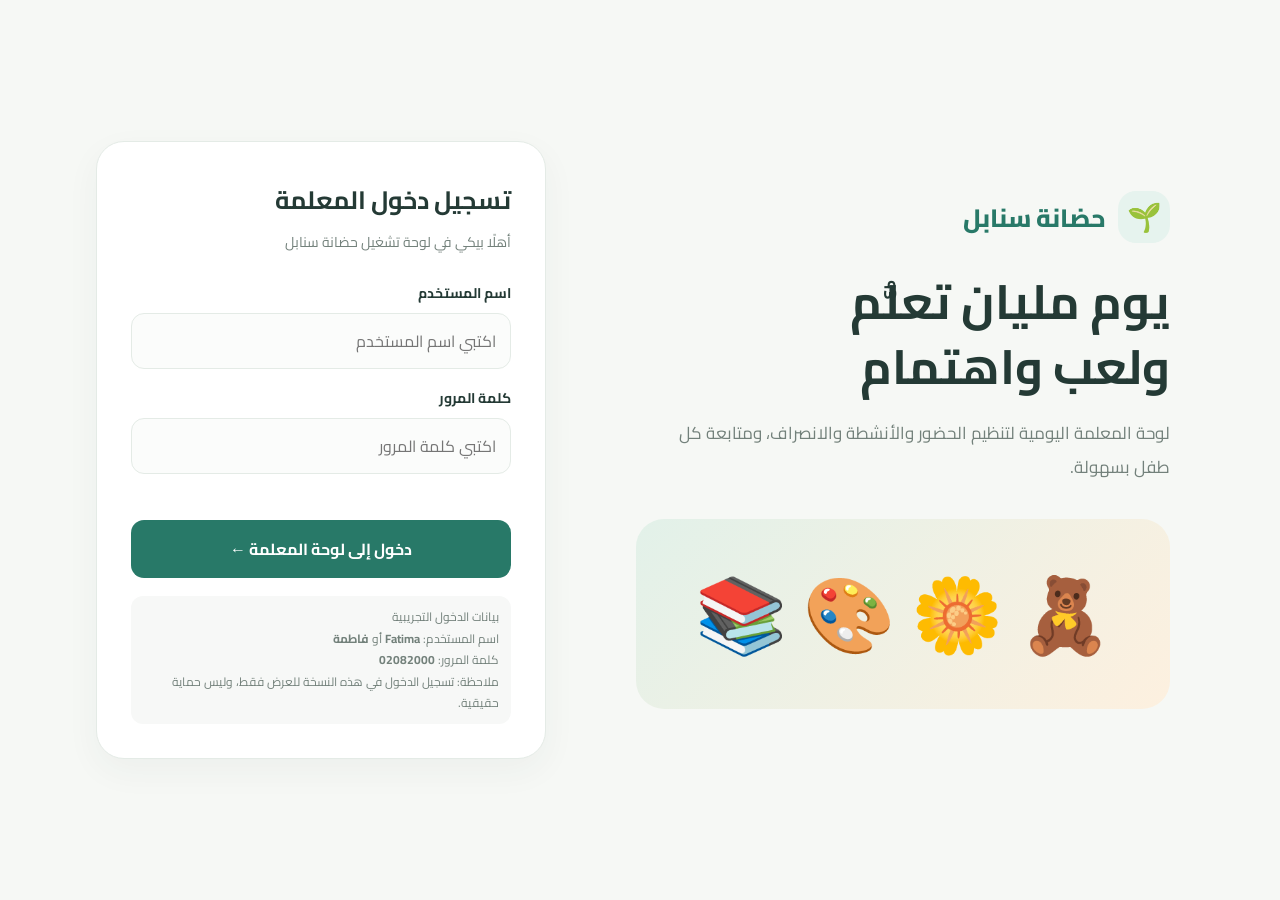
==== index.html @ 58dc1b9f "Rename index (2).html to index.html" ====
<!doctype html>
<html lang="ar" dir="rtl">
<head>
<meta charset="utf-8"><meta name="viewport" content="width=device-width, initial-scale=1">
<title>حضانة سنابل | لوحة المعلمة</title>
<link rel="preconnect" href="https://fonts.googleapis.com"><link href="https://fonts.googleapis.com/css2?family=Cairo:wght@400;500;600;700;800&display=swap" rel="stylesheet">
<style>
:root{--bg:#f6f8f5;--paper:#fff;--ink:#243a35;--muted:#73817b;--green:#287968;--green2:#e6f3ee;--line:#e4ebe6;--orange:#f2a36f;--orange2:#fff0e5;--blue:#e8f1fb;--red:#b94b4b;--shadow:0 12px 34px #23483b0c}*{box-sizing:border-box}body{margin:0;background:var(--bg);color:var(--ink);font-family:Cairo,Tahoma,sans-serif}button,input,select,textarea{font:inherit}button{cursor:pointer}.hidden{display:none!important}.login-wrap{min-height:100vh;display:grid;grid-template-columns:1.1fr .9fr;max-width:1200px;margin:auto;padding:30px;gap:24px;align-items:center}.welcome{padding:40px}.brand{display:flex;align-items:center;gap:12px;font-weight:800;font-size:25px;color:var(--green)}.brand-mark{display:grid;place-items:center;width:52px;height:52px;background:var(--green2);border-radius:18px;font-size:28px}.welcome h1{font-size:clamp(30px,4vw,48px);line-height:1.35;margin:26px 0 12px}.welcome p{color:var(--muted);line-height:2;font-size:17px;max-width:500px}.welcome-art{margin-top:35px;background:linear-gradient(135deg,#e2f1e9,#fdf0df);border-radius:28px;min-height:190px;display:flex;align-items:center;justify-content:center;font-size:74px;gap:16px}.login-card{background:var(--paper);border:1px solid var(--line);border-radius:28px;padding:34px;box-shadow:var(--shadow);max-width:450px;width:100%;margin:auto}.login-card h2{margin:0 0 6px;font-size:25px}.sub{color:var(--muted);font-size:14px;margin:0 0 25px}.field{display:flex;flex-direction:column;gap:7px;margin:16px 0}.field label{font-weight:700;font-size:14px}.field input,.field select,.field textarea{width:100%;border:1px solid var(--line);background:#fbfcfb;border-radius:13px;padding:12px 14px;outline:none;color:var(--ink)}.field input:focus,.field select:focus,.field textarea:focus{border-color:var(--green);box-shadow:0 0 0 3px #28796815}.btn{border:0;border-radius:13px;padding:12px 18px;font-weight:700;background:var(--green);color:white}.btn.full{width:100%;margin-top:10px;padding:14px}.btn.secondary{background:var(--green2);color:var(--green)}.btn.orange{background:var(--orange2);color:#96562c}.login-error{color:var(--red);font-size:13px;min-height:20px}.demo-note{background:#f7f8f7;border-radius:12px;padding:10px 12px;color:var(--muted);font-size:12px;margin-top:18px;line-height:1.8}.app{max-width:1280px;margin:auto;padding:24px}.topbar{display:flex;justify-content:space-between;align-items:center;gap:15px;margin-bottom:25px}.topbar .brand{font-size:22px}.profile{display:flex;align-items:center;gap:10px;background:var(--paper);border:1px solid var(--line);padding:8px 13px;border-radius:15px}.profile small{display:block;color:var(--muted)}.avatar{width:42px;height:42px;border-radius:14px;background:var(--green2);display:grid;place-items:center;font-size:22px}.page-title{display:flex;justify-content:space-between;align-items:end;gap:12px;margin:8px 0 20px}.page-title h1{font-size:29px;margin:0}.page-title p{margin:4px 0 0;color:var(--muted)}.date-pill{background:var(--paper);border:1px solid var(--line);border-radius:13px;padding:9px 12px;color:var(--muted);font-size:14px}.filters{display:grid;grid-template-columns:1fr 1fr;gap:14px;background:var(--paper);border:1px solid var(--line);border-radius:20px;padding:18px;margin-bottom:22px}.filters .field{margin:0}.section-head{display:flex;justify-content:space-between;align-items:center;margin:20px 0 13px;gap:10px}.section-head h2{font-size:20px;margin:0}.section-head span{font-size:13px;color:var(--muted)}.stats{display:grid;grid-template-columns:repeat(4,1fr);gap:13px;margin-bottom:22px}.stat{background:var(--paper);border:1px solid var(--line);border-radius:18px;padding:16px;display:flex;align-items:center;gap:12px}.stat-icon{width:44px;height:44px;border-radius:14px;display:grid;place-items:center;font-size:22px;background:var(--green2)}.stat:nth-child(2) .stat-icon{background:var(--blue)}.stat:nth-child(3) .stat-icon{background:var(--orange2)}.stat:nth-child(4) .stat-icon{background:#f4e9f7}.stat strong{display:block;font-size:25px}.stat small{color:var(--muted)}.children{display:grid;grid-template-columns:repeat(4,minmax(0,1fr));gap:14px}.child{background:var(--paper);border:1px solid var(--line);border-radius:20px;padding:16px;position:relative;box-shadow:var(--shadow);min-width:0}.child-top{display:flex;align-items:center;gap:12px;margin-bottom:14px}.child-photo{width:58px;height:58px;flex-shrink:0;border-radius:19px;display:grid;place-items:center;font-size:30px;background:linear-gradient(135deg,#e1f0e7,#fff0df)}.child h3{margin:0;font-size:17px}.child .age{font-size:12px;color:var(--muted);margin-top:3px}.allergy{display:inline-flex;align-items:center;gap:5px;background:var(--orange2);color:#97572d;border-radius:9px;padding:5px 8px;font-size:12px;margin-bottom:13px}.no-allergy{background:#f2f6f3;color:#64746c}.status{font-size:12px;color:var(--muted);margin-bottom:12px}.child-actions{display:flex;gap:7px}.small-btn{flex:1;border:1px solid var(--line);background:#fff;border-radius:10px;padding:8px 5px;font-size:12px;font-weight:700;color:var(--ink)}.small-btn.active{background:var(--green2);border-color:#c5e5d8;color:var(--green)}.small-btn.out{background:var(--orange2);border-color:#f8d5bb;color:#96562c}.tabs{display:flex;gap:8px;background:#eaf0ec;padding:6px;border-radius:16px;margin:22px 0}.tab{border:0;flex:1;border-radius:12px;background:transparent;color:var(--muted);padding:12px 10px;font-weight:700}.tab.active{background:white;color:var(--green);box-shadow:0 3px 12px #23483b0d}.panel{background:var(--paper);border:1px solid var(--line);border-radius:22px;padding:22px;margin-bottom:18px}.panel h2{margin:0 0 5px;font-size:21px}.panel .desc{color:var(--muted);margin:0 0 18px;font-size:14px}.activity-grid{display:grid;grid-template-columns:repeat(4,1fr);gap:12px}.activity{border:1px solid var(--line);border-radius:15px;padding:18px 12px;background:white;text-align:center;color:var(--ink)}.activity .emoji{display:block;font-size:30px;margin-bottom:8px}.activity.active{border:2px solid var(--green);background:var(--green2);color:var(--green)}.activity-form{display:grid;grid-template-columns:1fr 1fr;gap:14px}.empty{padding:30px;text-align:center;color:var(--muted)}.footer-note{color:var(--muted);font-size:12px;text-align:center;margin:28px 0 10px}.toast{position:fixed;bottom:24px;left:50%;transform:translateX(-50%);background:#203c34;color:white;padding:12px 20px;border-radius:13px;box-shadow:var(--shadow);z-index:10}.logout{background:transparent;color:var(--muted);border:0;font-size:13px;margin-right:8px}
@media(max-width:850px){.login-wrap{grid-template-columns:1fr;padding:18px}.welcome{padding:15px}.welcome-art{min-height:120px;font-size:50px;margin-top:15px}.login-card{max-width:none}.app{padding:15px}.children{grid-template-columns:repeat(2,minmax(0,1fr))}.stats{grid-template-columns:repeat(2,1fr)}.activity-grid{grid-template-columns:repeat(2,1fr)}}@media(max-width:480px){.topbar{align-items:flex-start}.topbar .brand{font-size:18px}.profile{padding:6px}.page-title{align-items:flex-start;flex-direction:column}.filters{grid-template-columns:1fr}.children{gap:9px}.child{padding:11px}.child-photo{width:46px;height:46px;font-size:24px;border-radius:15px}.child h3{font-size:15px}.child-actions{flex-direction:column}.stats{gap:8px}.stat{padding:11px;gap:8px}.stat-icon{width:36px;height:36px}.stat strong{font-size:21px}.tabs{gap:4px}.tab{font-size:12px;padding:10px 4px}.activity-form{grid-template-columns:1fr}}
</style>
</head>
<body>
<section id="loginScreen" class="login-wrap">
 <div class="welcome"><div class="brand"><span class="brand-mark">🌱</span><span>حضانة سنابل</span></div><h1>يوم مليان تعلُّم<br>ولعب واهتمام</h1><p>لوحة المعلمة اليومية لتنظيم الحضور والأنشطة والانصراف، ومتابعة كل طفل بسهولة.</p><div class="welcome-art"><span>🧸</span><span>🌼</span><span>🎨</span><span>📚</span></div></div>
 <form id="loginForm" class="login-card"><h2>تسجيل دخول المعلمة</h2><p class="sub">أهلًا بيكي في لوحة تشغيل حضانة سنابل</p><div class="field"><label for="username">اسم المستخدم</label><input id="username" autocomplete="username" placeholder="اكتبي اسم المستخدم" required></div><div class="field"><label for="password">كلمة المرور</label><input id="password" type="password" autocomplete="current-password" placeholder="اكتبي كلمة المرور" required></div><div id="loginError" class="login-error"></div><button class="btn full" type="submit">دخول إلى لوحة المعلمة ←</button><div class="demo-note">بيانات الدخول التجريبية<br>اسم المستخدم: <b>Fatima</b> أو <b>فاطمة</b><br>كلمة المرور: <b>02082000</b><br>ملاحظة: تسجيل الدخول في هذه النسخة للعرض فقط، وليس حماية حقيقية.</div></form>
</section>
<section id="appScreen" class="app hidden">
 <header class="topbar"><div class="brand"><span class="brand-mark">🌱</span><span>حضانة سنابل</span></div><div class="profile"><span class="avatar">👩🏻‍🏫</span><div><b>أ. فاطمة</b><small>معلمة فصل</small></div><button id="logoutBtn" class="logout">خروج</button></div></header>
 <div class="page-title"><div><h1>صباح الخير يا فاطمة 👋</h1><p>خلينا نجهز يوم الأطفال ونراجع بيانات الفصل.</p></div><div class="date-pill" id="todayLabel"></div></div>
 <section class="filters"><div class="field"><label for="dayDate">📅 تاريخ اليوم</label><input id="dayDate" type="date"></div><div class="field"><label for="classSelect">🏫 الفصل</label><select id="classSelect"><option>البراعم</option><option>النجوم</option><option>الفراشات</option></select></div></section>
 <section class="stats"><div class="stat"><span class="stat-icon">👧🏻</span><div><strong id="totalCount">8</strong><small>إجمالي الأطفال</small></div></div><div class="stat"><span class="stat-icon">✅</span><div><strong id="presentCount">0</strong><small>حضروا اليوم</small></div></div><div class="stat"><span class="stat-icon">⏳</span><div><strong id="waitingCount">8</strong><small>لم يصلوا بعد</small></div></div><div class="stat"><span class="stat-icon">🏠</span><div><strong id="leftCount">0</strong><small>انصرفوا</small></div></div></section>
 <div class="section-head"><h2>أطفال الفصل</h2><span id="classSummary">8 أطفال · بيانات تجريبية</span></div>
 <section id="childrenGrid" class="children"></section>
 <nav class="tabs" aria-label="شاشات المعلمة"><button class="tab active" data-tab="attendance">📋 الحضور</button><button class="tab" data-tab="activities">🎨 الأنشطة</button><button class="tab" data-tab="dismissal">🏡 الانصراف</button></nav>
 <section id="tabContent"></section>
 <p class="footer-note">نموذج استعراضي أولي لحضانة سنابل — البيانات محلية وتجريبية.</p>
</section>
<div id="toast" class="toast hidden" role="status"></div>
<script>
const DEMO_USER='fatima',DEMO_PASS='02082000';
const childrenByClass={
 'البراعم':[
  {id:'c1',name:'آدم محمد',age:3,emoji:'👦🏻',allergy:'لا يوجد'}, {id:'c2',name:'ليلى أحمد',age:3,emoji:'👧🏻',allergy:'البيض'},
  {id:'c3',name:'يوسف علي',age:4,emoji:'👦🏽',allergy:'لا يوجد'}, {id:'c4',name:'مريم خالد',age:3,emoji:'👧🏽',allergy:'الفول السوداني'},
  {id:'c5',name:'عمر حسن',age:4,emoji:'👦🏻',allergy:'الحليب'}, {id:'c6',name:'سلمى محمود',age:3,emoji:'👧🏼',allergy:'لا يوجد'},
  {id:'c7',name:'نور أحمد',age:4,emoji:'👧🏻',allergy:'لا يوجد'}, {id:'c8',name:'حمزة سامي',age:3,emoji:'👦🏽',allergy:'لا يوجد'}],
 'النجوم':[
  {id:'c9',name:'سيف أحمد',age:5,emoji:'👦🏻',allergy:'لا يوجد'},{id:'c10',name:'دانة علي',age:5,emoji:'👧🏻',allergy:'البيض'},
  {id:'c11',name:'إياد حسن',age:5,emoji:'👦🏽',allergy:'لا يوجد'},{id:'c12',name:'لارا محمد',age:4,emoji:'👧🏼',allergy:'لا يوجد'}],
 'الفراشات':[
  {id:'c13',name:'تيم خالد',age:2,emoji:'👦🏻',allergy:'لا يوجد'},{id:'c14',name:'ريم سامي',age:2,emoji:'👧🏻',allergy:'الحليب'},
  {id:'c15',name:'أنس محمود',age:2,emoji:'👦🏽',allergy:'لا يوجد'},{id:'c16',name:'جود حسن',age:2,emoji:'👧🏼',allergy:'لا يوجد'}]
};
const activities=[['🧩','ألعاب تركيب'],['📖','قصة اليوم'],['🎨','تلوين ورسم'],['🍎','وقت الوجبة'],['😴','قيلولة'],['🏃','نشاط حركي'],['🌱','نشاط خارجي'],['🎵','موسيقى وأناشيد']];
const state={tab:'attendance',activity:'ألعاب تركيب',note:'',statuses:{},dismissals:{},selected:[]};
const $=s=>document.querySelector(s);const todayISO=()=>{const d=new Date();return new Date(d.getTime()-d.getTimezoneOffset()*60000).toISOString().slice(0,10)};
$('#dayDate').value=todayISO();
function key(){return $('#dayDate').value+'|'+$('#classSelect').value}
function loadDay(){try{return JSON.parse(localStorage.getItem('snabel_demo_'+key()))||{statuses:{},dismissals:{},activity:'ألعاب تركيب',note:'',selected:[]}}catch{return {statuses:{},dismissals:{},activity:'ألعاب تركيب',note:'',selected:[]}}}
function saveDay(){localStorage.setItem('snabel_demo_'+key(),JSON.stringify({statuses:state.statuses,dismissals:state.dismissals,activity:state.activity,note:state.note,selected:state.selected}))}
function syncDay(){const d=loadDay();Object.assign(state,d);render()}
function children(){return childrenByClass[$('#classSelect').value]||[]}
function status(c){return state.statuses[c.id]||'waiting'}
function render(){const list=children();const present=list.filter(c=>status(c)==='present').length;const left=list.filter(c=>status(c)==='left').length;$('#totalCount').textContent=list.length;$('#presentCount').textContent=present;$('#waitingCount').textContent=list.length-present-left;$('#leftCount').textContent=left;$('#classSummary').textContent=list.length+' أطفال · بيانات تجريبية';$('#todayLabel').textContent=new Date($('#dayDate').value+'T12:00:00').toLocaleDateString('ar-EG',{weekday:'long',day:'numeric',month:'long'});$('#childrenGrid').innerHTML=list.map(c=>`<article class="child"><div class="child-top"><div class="child-photo">${c.emoji}</div><div><h3>${c.name}</h3><div class="age">العمر: ${c.age} سنوات</div></div></div><div class="${c.allergy==='لا يوجد'?'allergy no-allergy':'allergy'}">${c.allergy==='لا يوجد'?'✓':'⚠'} ${c.allergy==='لا يوجد'?'لا توجد حساسية مسجلة':'حساسية: '+c.allergy}</div><div class="status">الحالة: ${status(c)==='present'?'حاضر':status(c)==='left'?'انصرف':'لم يصل بعد'}</div><div class="child-actions"><button class="small-btn ${status(c)==='present'?'active':''}" data-action="present" data-id="${c.id}">✓ حضر</button><button class="small-btn ${status(c)==='left'?'out':''}" data-action="left" data-id="${c.id}">↗ انصرف</button></div></article>`).join('');document.querySelectorAll('[data-tab]').forEach(b=>b.classList.toggle('active',b.dataset.tab===state.tab));renderTab()}
function renderTab(){const list=children();if(state.tab==='attendance'){$('#tabContent').innerHTML=`<section class="panel"><h2>تسجيل الحضور</h2><p class="desc">اختاري «حضر» بجوار اسم الطفل عند وصوله. بيانات اليوم محفوظة على هذا المتصفح في النموذج التجريبي.</p><div class="section-head"><h2>قائمة الوصول</h2><span>${list.filter(c=>status(c)==='present').length} من ${list.length} حضروا</span></div><div class="children">${list.map(c=>`<article class="child"><div class="child-top"><div class="child-photo">${c.emoji}</div><div><h3>${c.name}</h3><div class="age">${c.age} سنوات</div></div></div><div class="${c.allergy==='لا يوجد'?'allergy no-allergy':'allergy'}">${c.allergy==='لا يوجد'?'✓ لا توجد حساسية مسجلة':'⚠ حساسية: '+c.allergy}</div><button class="btn ${status(c)==='present'?'secondary':''}" style="width:100%" data-action="present" data-id="${c.id}">${status(c)==='present'?'✓ تم تسجيل الحضور':'تسجيل الحضور'}</button></article>`).join('')}</div></section>`}
else if(state.tab==='activities'){$('#tabContent').innerHTML=`<section class="panel"><h2>أنشطة الفصل</h2><p class="desc">اختاري النشاط الجاري، وحددي الأطفال المشاركين، واكتبي ملاحظة قصيرة لو حبيتي.</p><div class="activity-grid">${activities.map(([e,n])=>`<button class="activity ${state.activity===n?'active':''}" data-activity="${n}"><span class="emoji">${e}</span><b>${n}</b></button>`).join('')}</div><div class="field" style="margin-top:20px"><label>الأطفال المشاركون</label><div class="children">${list.filter(c=>status(c)==='present').map(c=>`<label class="child" style="display:flex;align-items:center;gap:9px;cursor:pointer"><input type="checkbox" data-child="${c.id}" ${state.selected.includes(c.id)?'checked':''} style="accent-color:var(--green)"><span>${c.emoji}</span><span>${c.name}</span></label>`).join('')||'<p class="empty">سجّلي حضور الأطفال أولًا لتحديد المشاركين.</p>'}</div></div><div class="field"><label for="activityNote">ملاحظة النشاط (اختياري)</label><textarea id="activityNote" rows="3" placeholder="مثال: شارك الأطفال في ترتيب الألوان...">${escapeHTML(state.note||'')}</textarea></div><button class="btn" id="saveActivity">حفظ النشاط</button></section>`;document.querySelectorAll('[data-activity]').forEach(b=>b.addEventListener('click',()=>{state.activity=b.dataset.activity;saveDay();renderTab()}));document.querySelectorAll('[data-child]').forEach(b=>b.addEventListener('change',()=>{if(b.checked&&!state.selected.includes(b.dataset.child))state.selected.push(b.dataset.child);if(!b.checked)state.selected=state.selected.filter(x=>x!==b.dataset.child);saveDay()}));$('#saveActivity').addEventListener('click',()=>{state.note=$('#activityNote').value;saveDay();toast('تم حفظ النشاط في النموذج التجريبي')})}
else{$('#tabContent').innerHTML=`<section class="panel"><h2>تسجيل الانصراف</h2><p class="desc">راجعي حالة الطفل قبل تسجيل الانصراف. التحقق من هوية المستلم الفعلي سيتم تصميمه في مرحلة لاحقة.</p><div class="children">${list.filter(c=>status(c)!=='waiting').map(c=>`<article class="child"><div class="child-top"><div class="child-photo">${c.emoji}</div><div><h3>${c.name}</h3><div class="age">${c.age} سنوات</div></div></div><div class="status">${status(c)==='left'?'تم تسجيل الانصراف':'الطفل حاضر بالحضانة'}</div><div class="field"><label>الشخص المستلم</label><select data-pickup="${c.id}"><option value="">اختاري المستلم</option><option>الأم</option><option>الأب</option><option>شخص مصرح له</option></select></div><button class="btn ${status(c)==='left'?'secondary':''}" style="width:100%" data-action="dismiss" data-id="${c.id}" ${status(c)==='left'?'disabled':''}>تأكيد الانصراف</button>${state.dismissals[c.id]?`<p class="status">المستلم: ${escapeHTML(state.dismissals[c.id])}</p>`:''}</article>`).join('')||'<div class="empty">لا يوجد أطفال مسجلون بالحضور حتى الآن.</div>'}</div></section>`}}
function escapeHTML(s){return String(s).replace(/[&<>"']/g,c=>({'&':'&amp;','<':'&lt;','>':'&gt;','"':'&quot;',"'":'&#39;'}[c]))}
let toastTimer;function toast(msg){$('#toast').textContent=msg;$('#toast').classList.remove('hidden');clearTimeout(toastTimer);toastTimer=setTimeout(()=>$('#toast').classList.add('hidden'),2500)}
$('#loginForm').addEventListener('submit',e=>{e.preventDefault();const u=$('#username').value.trim().toLowerCase(),p=$('#password').value;if((u==='fatima'||u==='فاطمة')&&p===DEMO_PASS){sessionStorage.setItem('snabel_demo_logged','1');$('#loginError').textContent='';$('#loginScreen').classList.add('hidden');$('#appScreen').classList.remove('hidden');syncDay()}else $('#loginError').textContent='اسم المستخدم أو كلمة المرور غير صحيحة.'});
$('#logoutBtn').addEventListener('click',()=>{sessionStorage.removeItem('snabel_demo_logged');$('#appScreen').classList.add('hidden');$('#loginScreen').classList.remove('hidden');$('#password').value=''});
$('#dayDate').addEventListener('change',syncDay);$('#classSelect').addEventListener('change',syncDay);
document.addEventListener('click',e=>{const tab=e.target.closest('[data-tab]');if(tab){state.tab=tab.dataset.tab;render();return}const b=e.target.closest('[data-action]');if(!b)return;const c=children().find(x=>x.id===b.dataset.id);if(!c)return;if(b.dataset.action==='present'){state.statuses[c.id]='present';saveDay();render();toast('تم تسجيل حضور '+c.name)}else if(b.dataset.action==='left'){if(status(c)==='waiting'){toast('سجّلي حضور الطفل أولًا');return}state.statuses[c.id]='left';saveDay();render();toast('تم تحديث حالة '+c.name)}else if(b.dataset.action==='dismiss'){const sel=document.querySelector(`[data-pickup="${c.id}"]`);if(!sel||!sel.value){toast('اختاري الشخص المستلم أولًا');return}state.statuses[c.id]='left';state.dismissals[c.id]=sel.value;saveDay();render();toast('تم تسجيل انصراف '+c.name)}});
if(sessionStorage.getItem('snabel_demo_logged')==='1'){$('#loginScreen').classList.add('hidden');$('#appScreen').classList.remove('hidden');syncDay()}
</script>
</body></html>
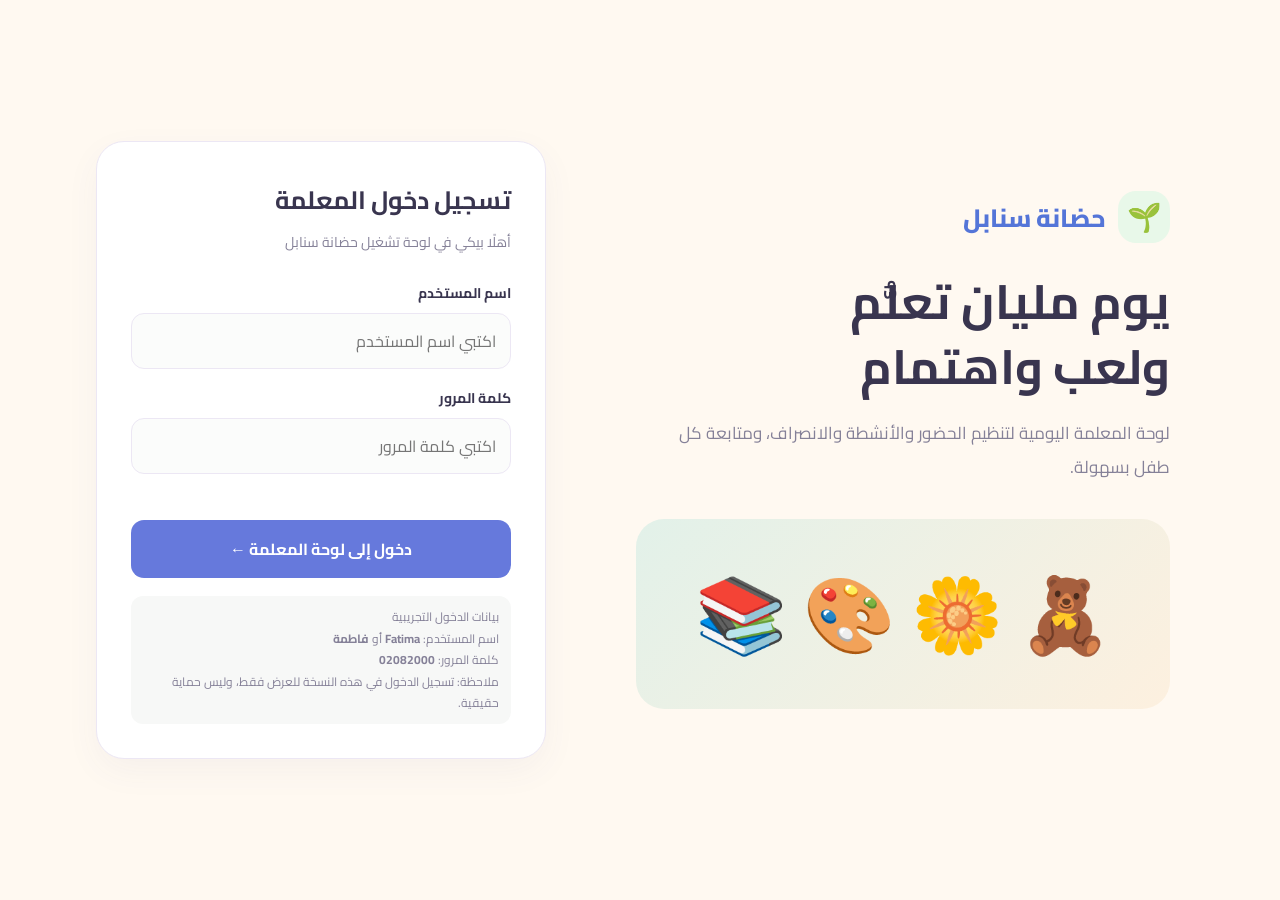
==== commit 02591a63: "Rename snabel_teacher_v3.html to index.html" ====
--- a/index.html
+++ b/index.html
@@ -1,66 +1,242 @@
 <!doctype html>
 <html lang="ar" dir="rtl">
 <head>
-<meta charset="utf-8"><meta name="viewport" content="width=device-width, initial-scale=1">
+<meta charset="utf-8">
+<meta name="viewport" content="width=device-width, initial-scale=1">
 <title>حضانة سنابل | لوحة المعلمة</title>
-<link rel="preconnect" href="https://fonts.googleapis.com"><link href="https://fonts.googleapis.com/css2?family=Cairo:wght@400;500;600;700;800&display=swap" rel="stylesheet">
+<link rel="preconnect" href="https://fonts.googleapis.com">
+<link href="https://fonts.googleapis.com/css2?family=Cairo:wght@400;500;600;700;800&display=swap" rel="stylesheet">
 <style>
-:root{--bg:#f6f8f5;--paper:#fff;--ink:#243a35;--muted:#73817b;--green:#287968;--green2:#e6f3ee;--line:#e4ebe6;--orange:#f2a36f;--orange2:#fff0e5;--blue:#e8f1fb;--red:#b94b4b;--shadow:0 12px 34px #23483b0c}*{box-sizing:border-box}body{margin:0;background:var(--bg);color:var(--ink);font-family:Cairo,Tahoma,sans-serif}button,input,select,textarea{font:inherit}button{cursor:pointer}.hidden{display:none!important}.login-wrap{min-height:100vh;display:grid;grid-template-columns:1.1fr .9fr;max-width:1200px;margin:auto;padding:30px;gap:24px;align-items:center}.welcome{padding:40px}.brand{display:flex;align-items:center;gap:12px;font-weight:800;font-size:25px;color:var(--green)}.brand-mark{display:grid;place-items:center;width:52px;height:52px;background:var(--green2);border-radius:18px;font-size:28px}.welcome h1{font-size:clamp(30px,4vw,48px);line-height:1.35;margin:26px 0 12px}.welcome p{color:var(--muted);line-height:2;font-size:17px;max-width:500px}.welcome-art{margin-top:35px;background:linear-gradient(135deg,#e2f1e9,#fdf0df);border-radius:28px;min-height:190px;display:flex;align-items:center;justify-content:center;font-size:74px;gap:16px}.login-card{background:var(--paper);border:1px solid var(--line);border-radius:28px;padding:34px;box-shadow:var(--shadow);max-width:450px;width:100%;margin:auto}.login-card h2{margin:0 0 6px;font-size:25px}.sub{color:var(--muted);font-size:14px;margin:0 0 25px}.field{display:flex;flex-direction:column;gap:7px;margin:16px 0}.field label{font-weight:700;font-size:14px}.field input,.field select,.field textarea{width:100%;border:1px solid var(--line);background:#fbfcfb;border-radius:13px;padding:12px 14px;outline:none;color:var(--ink)}.field input:focus,.field select:focus,.field textarea:focus{border-color:var(--green);box-shadow:0 0 0 3px #28796815}.btn{border:0;border-radius:13px;padding:12px 18px;font-weight:700;background:var(--green);color:white}.btn.full{width:100%;margin-top:10px;padding:14px}.btn.secondary{background:var(--green2);color:var(--green)}.btn.orange{background:var(--orange2);color:#96562c}.login-error{color:var(--red);font-size:13px;min-height:20px}.demo-note{background:#f7f8f7;border-radius:12px;padding:10px 12px;color:var(--muted);font-size:12px;margin-top:18px;line-height:1.8}.app{max-width:1280px;margin:auto;padding:24px}.topbar{display:flex;justify-content:space-between;align-items:center;gap:15px;margin-bottom:25px}.topbar .brand{font-size:22px}.profile{display:flex;align-items:center;gap:10px;background:var(--paper);border:1px solid var(--line);padding:8px 13px;border-radius:15px}.profile small{display:block;color:var(--muted)}.avatar{width:42px;height:42px;border-radius:14px;background:var(--green2);display:grid;place-items:center;font-size:22px}.page-title{display:flex;justify-content:space-between;align-items:end;gap:12px;margin:8px 0 20px}.page-title h1{font-size:29px;margin:0}.page-title p{margin:4px 0 0;color:var(--muted)}.date-pill{background:var(--paper);border:1px solid var(--line);border-radius:13px;padding:9px 12px;color:var(--muted);font-size:14px}.filters{display:grid;grid-template-columns:1fr 1fr;gap:14px;background:var(--paper);border:1px solid var(--line);border-radius:20px;padding:18px;margin-bottom:22px}.filters .field{margin:0}.section-head{display:flex;justify-content:space-between;align-items:center;margin:20px 0 13px;gap:10px}.section-head h2{font-size:20px;margin:0}.section-head span{font-size:13px;color:var(--muted)}.stats{display:grid;grid-template-columns:repeat(4,1fr);gap:13px;margin-bottom:22px}.stat{background:var(--paper);border:1px solid var(--line);border-radius:18px;padding:16px;display:flex;align-items:center;gap:12px}.stat-icon{width:44px;height:44px;border-radius:14px;display:grid;place-items:center;font-size:22px;background:var(--green2)}.stat:nth-child(2) .stat-icon{background:var(--blue)}.stat:nth-child(3) .stat-icon{background:var(--orange2)}.stat:nth-child(4) .stat-icon{background:#f4e9f7}.stat strong{display:block;font-size:25px}.stat small{color:var(--muted)}.children{display:grid;grid-template-columns:repeat(4,minmax(0,1fr));gap:14px}.child{background:var(--paper);border:1px solid var(--line);border-radius:20px;padding:16px;position:relative;box-shadow:var(--shadow);min-width:0}.child-top{display:flex;align-items:center;gap:12px;margin-bottom:14px}.child-photo{width:58px;height:58px;flex-shrink:0;border-radius:19px;display:grid;place-items:center;font-size:30px;background:linear-gradient(135deg,#e1f0e7,#fff0df)}.child h3{margin:0;font-size:17px}.child .age{font-size:12px;color:var(--muted);margin-top:3px}.allergy{display:inline-flex;align-items:center;gap:5px;background:var(--orange2);color:#97572d;border-radius:9px;padding:5px 8px;font-size:12px;margin-bottom:13px}.no-allergy{background:#f2f6f3;color:#64746c}.status{font-size:12px;color:var(--muted);margin-bottom:12px}.child-actions{display:flex;gap:7px}.small-btn{flex:1;border:1px solid var(--line);background:#fff;border-radius:10px;padding:8px 5px;font-size:12px;font-weight:700;color:var(--ink)}.small-btn.active{background:var(--green2);border-color:#c5e5d8;color:var(--green)}.small-btn.out{background:var(--orange2);border-color:#f8d5bb;color:#96562c}.tabs{display:flex;gap:8px;background:#eaf0ec;padding:6px;border-radius:16px;margin:22px 0}.tab{border:0;flex:1;border-radius:12px;background:transparent;color:var(--muted);padding:12px 10px;font-weight:700}.tab.active{background:white;color:var(--green);box-shadow:0 3px 12px #23483b0d}.panel{background:var(--paper);border:1px solid var(--line);border-radius:22px;padding:22px;margin-bottom:18px}.panel h2{margin:0 0 5px;font-size:21px}.panel .desc{color:var(--muted);margin:0 0 18px;font-size:14px}.activity-grid{display:grid;grid-template-columns:repeat(4,1fr);gap:12px}.activity{border:1px solid var(--line);border-radius:15px;padding:18px 12px;background:white;text-align:center;color:var(--ink)}.activity .emoji{display:block;font-size:30px;margin-bottom:8px}.activity.active{border:2px solid var(--green);background:var(--green2);color:var(--green)}.activity-form{display:grid;grid-template-columns:1fr 1fr;gap:14px}.empty{padding:30px;text-align:center;color:var(--muted)}.footer-note{color:var(--muted);font-size:12px;text-align:center;margin:28px 0 10px}.toast{position:fixed;bottom:24px;left:50%;transform:translateX(-50%);background:#203c34;color:white;padding:12px 20px;border-radius:13px;box-shadow:var(--shadow);z-index:10}.logout{background:transparent;color:var(--muted);border:0;font-size:13px;margin-right:8px}
-@media(max-width:850px){.login-wrap{grid-template-columns:1fr;padding:18px}.welcome{padding:15px}.welcome-art{min-height:120px;font-size:50px;margin-top:15px}.login-card{max-width:none}.app{padding:15px}.children{grid-template-columns:repeat(2,minmax(0,1fr))}.stats{grid-template-columns:repeat(2,1fr)}.activity-grid{grid-template-columns:repeat(2,1fr)}}@media(max-width:480px){.topbar{align-items:flex-start}.topbar .brand{font-size:18px}.profile{padding:6px}.page-title{align-items:flex-start;flex-direction:column}.filters{grid-template-columns:1fr}.children{gap:9px}.child{padding:11px}.child-photo{width:46px;height:46px;font-size:24px;border-radius:15px}.child h3{font-size:15px}.child-actions{flex-direction:column}.stats{gap:8px}.stat{padding:11px;gap:8px}.stat-icon{width:36px;height:36px}.stat strong{font-size:21px}.tabs{gap:4px}.tab{font-size:12px;padding:10px 4px}.activity-form{grid-template-columns:1fr}}
+:root{--bg:#f6f8f5;--paper:#fff;--ink:#243a35;--muted:#73817b;--green:#287968;--green2:#e6f3ee;--line:#e4ebe6;--orange:#f2a36f;--orange2:#fff0e5;--blue:#e8f1fb;--red:#b94b4b;--shadow:0 12px 34px #23483b0c}
+*{box-sizing:border-box}body{margin:0;background:var(--bg);color:var(--ink);font-family:Cairo,Tahoma,sans-serif}button,input,select,textarea{font:inherit}button{cursor:pointer}.hidden{display:none!important}
+.login-wrap{min-height:100vh;display:grid;grid-template-columns:1.1fr .9fr;max-width:1200px;margin:auto;padding:30px;gap:24px;align-items:center}
+.welcome{padding:40px}.brand{display:flex;align-items:center;gap:12px;font-weight:800;font-size:25px;color:var(--green)}.brand-mark{display:grid;place-items:center;width:52px;height:52px;background:var(--green2);border-radius:18px;font-size:28px}
+.welcome h1{font-size:clamp(30px,4vw,48px);line-height:1.35;margin:26px 0 12px}.welcome p{color:var(--muted);line-height:2;font-size:17px;max-width:500px}.welcome-art{margin-top:35px;background:linear-gradient(135deg,#e2f1e9,#fdf0df);border-radius:28px;min-height:190px;display:flex;align-items:center;justify-content:center;font-size:74px;gap:16px}
+.login-card{background:var(--paper);border:1px solid var(--line);border-radius:28px;padding:34px;box-shadow:var(--shadow);max-width:450px;width:100%;margin:auto}.login-card h2{margin:0 0 6px;font-size:25px}.sub{color:var(--muted);font-size:14px;margin:0 0 25px}
+.field{display:flex;flex-direction:column;gap:7px;margin:16px 0}.field label{font-weight:700;font-size:14px}.field input,.field select,.field textarea{width:100%;border:1px solid var(--line);background:#fbfcfb;border-radius:13px;padding:12px 14px;outline:none;color:var(--ink)}.field input:focus,.field select:focus,.field textarea:focus{border-color:var(--green);box-shadow:0 0 0 3px #28796815}
+.btn{border:0;border-radius:13px;padding:12px 18px;font-weight:700;background:var(--green);color:white}.btn.full{width:100%;margin-top:10px;padding:14px}.btn.secondary{background:var(--green2);color:var(--green)}.btn.orange{background:var(--orange2);color:#96562c}.btn.danger{background:#fff0f0;color:#a33d3d}.btn:disabled{opacity:.45;cursor:not-allowed}
+.login-error{color:var(--red);font-size:13px;min-height:20px}.demo-note{background:#f7f8f7;border-radius:12px;padding:10px 12px;color:var(--muted);font-size:12px;margin-top:18px;line-height:1.8}
+.app{max-width:1280px;margin:auto;padding:24px}.topbar{display:flex;justify-content:space-between;align-items:center;gap:15px;margin-bottom:25px}.topbar .brand{font-size:22px}.profile{display:flex;align-items:center;gap:10px;background:var(--paper);border:1px solid var(--line);padding:8px 13px;border-radius:15px}.profile small{display:block;color:var(--muted)}.avatar{width:42px;height:42px;border-radius:14px;background:var(--green2);display:grid;place-items:center;font-size:22px}
+.page-title{display:flex;justify-content:space-between;align-items:end;gap:12px;margin:8px 0 20px}.page-title h1{font-size:29px;margin:0}.page-title p{margin:4px 0 0;color:var(--muted)}.date-pill{background:var(--paper);border:1px solid var(--line);border-radius:13px;padding:9px 12px;color:var(--muted);font-size:14px}
+.panel{background:var(--paper);border:1px solid var(--line);border-radius:22px;padding:22px;margin-bottom:18px}.panel h2{margin:0 0 5px;font-size:21px}.desc{color:var(--muted);margin:0 0 18px;font-size:14px;line-height:1.9}.setup-grid{display:grid;grid-template-columns:1fr 1fr;gap:16px}.camera-box{border:2px dashed #cbdcd2;border-radius:18px;padding:18px;text-align:center;background:#fbfdfb}.selfie-preview{width:150px;height:150px;object-fit:cover;border-radius:28px;background:var(--green2);display:block;margin:0 auto 12px}.selfie-placeholder{width:150px;height:150px;border-radius:28px;background:var(--green2);display:grid;place-items:center;font-size:55px;margin:0 auto 12px}.check-list{display:grid;grid-template-columns:repeat(2,minmax(0,1fr));gap:10px}.check-option{display:flex;align-items:center;gap:9px;background:#fbfcfb;border:1px solid var(--line);border-radius:12px;padding:11px}.check-option input{accent-color:var(--green);width:18px;height:18px}.summary-list{display:grid;gap:9px}.summary-row{display:flex;justify-content:space-between;gap:12px;padding:10px 0;border-bottom:1px solid var(--line)}.summary-row span:first-child{color:var(--muted)}
+.stats{display:grid;grid-template-columns:repeat(4,1fr);gap:13px;margin-bottom:22px}.stat{background:var(--paper);border:1px solid var(--line);border-radius:18px;padding:16px;display:flex;align-items:center;gap:12px}.stat-icon{width:44px;height:44px;border-radius:14px;display:grid;place-items:center;font-size:22px;background:var(--green2)}.stat:nth-child(2) .stat-icon{background:var(--blue)}.stat:nth-child(3) .stat-icon{background:var(--orange2)}.stat:nth-child(4) .stat-icon{background:#f4e9f7}.stat strong{display:block;font-size:25px}.stat small{color:var(--muted)}
+.tabs{display:flex;gap:8px;background:#eaf0ec;padding:6px;border-radius:16px;margin:22px 0}.tab{border:0;flex:1;border-radius:12px;background:transparent;color:var(--muted);padding:12px 10px;font-weight:700}.tab.active{background:white;color:var(--green);box-shadow:0 3px 12px #23483b0d}
+.children{display:grid;grid-template-columns:repeat(4,minmax(0,1fr));gap:14px}.child{background:var(--paper);border:1px solid var(--line);border-radius:20px;padding:16px;position:relative;box-shadow:var(--shadow);min-width:0}.child-top{display:flex;align-items:center;gap:12px;margin-bottom:14px}.child-photo{width:62px;height:62px;flex-shrink:0;border-radius:19px;display:grid;place-items:center;font-size:32px;background:linear-gradient(135deg,#e1f0e7,#fff0df)}.child h3{margin:0;font-size:17px}.age{font-size:12px;color:var(--muted);margin-top:3px}.allergy{display:inline-flex;align-items:center;gap:5px;background:var(--orange2);color:#97572d;border-radius:9px;padding:5px 8px;font-size:12px;margin-bottom:13px}.no-allergy{background:#f2f6f3;color:#64746c}.status{font-size:12px;color:var(--muted);margin:7px 0 12px;line-height:1.8}.child-actions{display:flex;gap:7px}.small-btn{flex:1;border:1px solid var(--line);background:#fff;border-radius:10px;padding:9px 5px;font-size:12px;font-weight:700;color:var(--ink)}.small-btn.active{background:var(--green2);border-color:#c5e5d8;color:var(--green)}.small-btn.out{background:var(--orange2);border-color:#f8d5bb;color:#96562c}
+.activity-grid{display:grid;grid-template-columns:repeat(4,1fr);gap:12px}.activity{border:1px solid var(--line);border-radius:15px;padding:15px 12px;background:white;text-align:center;color:var(--ink)}.activity .emoji{display:block;font-size:28px;margin-bottom:8px}.activity.active{border:2px solid var(--green);background:var(--green2);color:var(--green)}.live-badge{display:inline-flex;align-items:center;gap:7px;background:#e6f6ec;color:#24764d;border-radius:30px;padding:6px 11px;font-size:12px;font-weight:800}.live-dot{width:8px;height:8px;border-radius:50%;background:#28a15e;box-shadow:0 0 0 4px #28a15e20}.empty{padding:30px;text-align:center;color:var(--muted)}.footer-note{color:var(--muted);font-size:12px;text-align:center;margin:28px 0 10px}.logout{background:transparent;color:var(--muted);border:0;font-size:13px;margin-right:8px}
+.overlay{position:fixed;inset:0;background:#14241f80;display:flex;align-items:center;justify-content:center;padding:18px;z-index:20}.modal{background:white;width:min(560px,100%);max-height:90vh;overflow:auto;border-radius:24px;padding:24px;box-shadow:0 24px 80px #0002}.modal h2{margin:0 0 8px}.modal p{color:var(--muted);line-height:1.8}.modal-actions{display:flex;gap:10px;margin-top:20px}.modal-actions button{flex:1}.toast{position:fixed;bottom:24px;left:50%;transform:translateX(-50%);background:#203c34;color:white;padding:12px 20px;border-radius:13px;box-shadow:var(--shadow);z-index:40;max-width:90%;text-align:center}
+@media(max-width:850px){.login-wrap{grid-template-columns:1fr;padding:18px}.welcome{padding:15px}.welcome-art{min-height:120px;font-size:50px;margin-top:15px}.login-card{max-width:none}.app{padding:15px}.children{grid-template-columns:repeat(2,minmax(0,1fr))}.stats{grid-template-columns:repeat(2,1fr)}.activity-grid{grid-template-columns:repeat(2,1fr)}}
+@media(max-width:560px){.topbar{align-items:flex-start}.topbar .brand{font-size:18px}.profile{padding:6px}.page-title{align-items:flex-start;flex-direction:column}.setup-grid{grid-template-columns:1fr}.children{gap:9px}.child{padding:11px}.child-photo{width:48px;height:48px;font-size:25px;border-radius:15px}.child h3{font-size:15px}.child-actions{flex-direction:column}.stats{gap:8px}.stat{padding:11px;gap:8px}.stat-icon{width:36px;height:36px}.stat strong{font-size:21px}.tabs{gap:4px}.tab{font-size:12px;padding:10px 4px}.modal-actions{flex-direction:column}.check-list{grid-template-columns:1fr}}
+
+/* Playful visual identity + fixed teacher navigation */
+:root{--bg:#fff9f1;--paper:#ffffff;--ink:#39354f;--muted:#858198;--green:#5475d8;--green2:#edf0ff;--line:#ece7f4;--orange:#ffb46f;--orange2:#fff1df;--blue:#e7f6ff;--red:#c44c68;--shadow:0 12px 34px #55468c0d}
+body{background:#fff9f1;color:var(--ink)}
+.brand-mark{background:#e8f8e9;border-radius:18px}
+.btn{background:#6679dc}.btn.secondary{background:#eef0ff;color:#5265c3}.btn.orange{background:#fff0dc;color:#a45c28}
+.field input:focus,.field select:focus,.field textarea:focus{border-color:#8b8ce8;box-shadow:0 0 0 3px #8b8ce81c}
+.check-option{background:#fffdf9}.check-option input{accent-color:#697be0}
+.panel{border-color:#eee7f6;box-shadow:0 8px 26px #55468c08}
+.app-shell{max-width:none;width:100%;min-height:100vh;margin:0;padding:0;display:grid;grid-template-columns:258px minmax(0,1fr);gap:0;background:#fff9f1}
+.app-shell.hidden{display:none!important}
+.sidebar{position:sticky;top:0;height:100vh;min-height:650px;padding:25px 17px 18px;background:#fff;border-left:1px solid #eee8f6;display:flex;flex-direction:column;z-index:5}
+.sidebar-brand{display:flex;align-items:center;gap:11px;padding:2px 8px 27px}.sidebar-brand .brand-mark{width:48px;height:48px;display:grid;place-items:center;font-size:27px;flex-shrink:0}.sidebar-brand b{display:block;font-size:18px;font-weight:800;color:#4c4e9c}.sidebar-brand small{display:block;font-size:11px;color:#a29bb7;margin-top:2px}
+.sidebar-label{font-size:11px;font-weight:800;color:#aaa3bd;padding:0 12px 10px}.side-nav{display:grid;gap:7px}.side-link{display:flex;align-items:center;gap:11px;width:100%;padding:12px 11px;border:1px solid transparent;border-radius:15px;background:transparent;text-align:right;color:#77748f;font-weight:700;font-size:13px;transition:.15s}.side-link:hover{background:#faf7ff}.side-link.active{background:#f0efff;color:#545ab7;border-color:#e5e2ff;box-shadow:0 5px 14px #7b72d40b}.nav-emoji{width:34px;height:34px;display:grid;place-items:center;border-radius:11px;background:#fff;font-size:18px;flex-shrink:0}.side-link:nth-child(1) .nav-emoji{background:#fff0d8}.side-link:nth-child(2) .nav-emoji{background:#e4f8ed}.side-link:nth-child(3) .nav-emoji{background:#ffe9f1}.side-link:nth-child(4) .nav-emoji{background:#e4f4ff}.nav-arrow{margin-right:auto;font-size:22px;opacity:.65}.sidebar-spacer{flex:1;min-height:22px}.sidebar-help{display:flex;align-items:flex-start;gap:9px;padding:13px 11px;border-radius:15px;background:#fff6e8;border:1px solid #ffebcc;margin:10px 0 17px}.sidebar-help>span{font-size:22px}.sidebar-help b,.sidebar-help small{display:block}.sidebar-help b{font-size:12px;color:#8d6435}.sidebar-help small{font-size:10px;line-height:1.8;color:#9a805e;margin-top:3px}.sidebar-profile{display:flex;align-items:center;gap:10px;padding:12px 5px 13px;border-top:1px solid #f0ebf6}.sidebar-avatar{width:42px;height:42px;display:grid;place-items:center;background:#ffe9f1;border-radius:14px;font-size:22px}.sidebar-person{min-width:0}.sidebar-person b,.sidebar-person small{display:block}.sidebar-person b{font-size:13px}.sidebar-person small{font-size:11px;color:#9891aa;margin-top:2px}.side-action{width:100%;text-align:right;border:0;background:#f8f6ff;color:#6c65a6;border-radius:11px;padding:10px 12px;font-size:12px;font-weight:700;margin-top:6px}.logout-action{background:#fff4f4;color:#b86b7c}
+.app-main{min-width:0;padding:28px clamp(18px,3vw,42px) 20px;max-width:1600px;width:100%;margin:0 auto}.app-header{display:flex;justify-content:space-between;align-items:center;gap:18px;margin-bottom:25px}.app-header h1{font-size:clamp(24px,2.5vw,34px);line-height:1.4;margin:8px 0 3px;color:#373653}.app-header p{margin:0;color:#8a849e;font-size:13px}.hello-chip{display:inline-flex;align-items:center;gap:6px;padding:6px 11px;border-radius:30px;background:#fff0d9;color:#a16a2d;font-size:11px;font-weight:800}.header-date{display:flex;align-items:center;gap:10px;background:white;border:1px solid #f0e8f5;border-radius:16px;padding:11px 15px;min-width:170px;box-shadow:0 6px 20px #55468c07}.header-date>span{font-size:24px}.header-date small,.header-date b{display:block}.header-date small{font-size:10px;color:#aaa2ba}.header-date b{font-size:12px;margin-top:3px;color:#625b83}.stats{display:grid;grid-template-columns:repeat(4,minmax(0,1fr));gap:14px;margin-bottom:28px}.stat{position:relative;overflow:hidden;border:1px solid transparent;border-radius:21px;padding:18px 16px;gap:12px;box-shadow:none;min-width:0}.stat-purple{background:#f0efff;border-color:#e7e4ff}.stat-mint{background:#e9f9ee;border-color:#ddf2e4}.stat-peach{background:#fff1e5;border-color:#ffe7d3}.stat-blue{background:#eaf6ff;border-color:#deeffb}.stat-icon{width:46px;height:46px;flex-shrink:0;border-radius:16px;display:grid;place-items:center;font-size:23px;background:#fff}.stat:nth-child(n) .stat-icon{background:#ffffffbd}.stat strong{display:block;font-size:27px;line-height:1.2;color:#45415e}.stat small{display:block;color:#8b849e;font-size:11px;margin-top:5px;white-space:nowrap}.stat-decoration{position:absolute;left:12px;top:8px;color:#b8b2ef;font-size:18px}.section-heading{display:flex;justify-content:space-between;align-items:center;gap:12px;margin-bottom:13px}.section-heading>div{display:flex;align-items:center;gap:10px}.heading-sparkle{display:grid;place-items:center;width:40px;height:40px;border-radius:14px;background:#fff0d9;font-size:22px}.section-heading h2{font-size:18px;margin:0;color:#403c5c}.section-heading p{font-size:12px;color:#9891aa;margin:3px 0 0}.class-chip{background:white;border:1px solid #eee7f5;color:#777096;border-radius:12px;padding:9px 12px;font-size:12px;font-weight:700;white-space:nowrap}
+#tabContent .panel{padding:22px;border-radius:22px}#tabContent .panel h2{font-size:19px;color:#45415e}#tabContent .desc{font-size:12px}#tabContent .child{border-color:#eee8f5;border-radius:19px;box-shadow:0 7px 22px #59488c08}#tabContent .child-photo{background:linear-gradient(135deg,#e7e6ff,#ffe9d7)}#tabContent .child h3{color:#45415e}#tabContent .allergy{background:#fff0dd;color:#a3662e}#tabContent .allergy.no-allergy{background:#e8f8ec;color:#43845b}#tabContent .btn{background:#6878dc}#tabContent .btn.secondary{background:#eef0ff;color:#5c66bf}#tabContent .small-btn.active{background:#eef0ff;color:#5c66bf;border-color:#dcdfff}.tabs{display:none!important}.side-link:focus-visible,.side-action:focus-visible,.btn:focus-visible{outline:3px solid #aaa9ff;outline-offset:2px}
+@media(max-width:1000px){.app-shell{grid-template-columns:220px minmax(0,1fr)}.sidebar{padding:20px 12px}.sidebar-brand{padding-right:4px;padding-left:4px}.sidebar-brand b{font-size:16px}.app-main{padding:22px 18px}.stats{gap:9px}.stat{padding:14px 11px;gap:8px}.stat-icon{width:38px;height:38px}.stat strong{font-size:23px}.stat small{font-size:10px}}
+@media(max-width:720px){.app-shell{display:flex;flex-direction:column}.sidebar{position:relative;top:auto;height:auto;min-height:0;padding:12px 14px 10px;border-left:0;border-bottom:1px solid #eee8f6}.sidebar-brand{padding:0 2px 12px}.sidebar-brand .brand-mark{width:40px;height:40px;font-size:23px}.sidebar-brand b{font-size:16px}.sidebar-label,.sidebar-spacer,.sidebar-help,.sidebar-profile,.side-action{display:none}.side-nav{display:flex;gap:7px;overflow-x:auto;padding:0 0 3px}.side-link{min-width:max-content;width:auto;padding:7px 10px;gap:6px;font-size:11px}.nav-emoji{width:28px;height:28px;font-size:15px}.nav-arrow{display:none}.app-main{padding:19px 13px}.app-header{align-items:flex-start;flex-direction:column;margin-bottom:18px}.header-date{min-width:0;padding:8px 11px}.stats{grid-template-columns:repeat(2,minmax(0,1fr));margin-bottom:22px}.stat{border-radius:17px}.stat strong{font-size:24px}.section-heading h2{font-size:16px}.section-heading p{max-width:230px;line-height:1.8}.class-chip{font-size:10px;padding:8px}.children{grid-template-columns:repeat(2,minmax(0,1fr))}}
+@media(max-width:420px){.side-link{flex:1;min-width:0;justify-content:center;flex-direction:column;padding:7px 3px;gap:3px}.side-link span:nth-child(2){font-size:10px}.children{grid-template-columns:1fr}.stat{padding:12px 10px}.stat small{white-space:normal}.app-header h1{font-size:25px}}
+
 </style>
 </head>
 <body>
 <section id="loginScreen" class="login-wrap">
- <div class="welcome"><div class="brand"><span class="brand-mark">🌱</span><span>حضانة سنابل</span></div><h1>يوم مليان تعلُّم<br>ولعب واهتمام</h1><p>لوحة المعلمة اليومية لتنظيم الحضور والأنشطة والانصراف، ومتابعة كل طفل بسهولة.</p><div class="welcome-art"><span>🧸</span><span>🌼</span><span>🎨</span><span>📚</span></div></div>
- <form id="loginForm" class="login-card"><h2>تسجيل دخول المعلمة</h2><p class="sub">أهلًا بيكي في لوحة تشغيل حضانة سنابل</p><div class="field"><label for="username">اسم المستخدم</label><input id="username" autocomplete="username" placeholder="اكتبي اسم المستخدم" required></div><div class="field"><label for="password">كلمة المرور</label><input id="password" type="password" autocomplete="current-password" placeholder="اكتبي كلمة المرور" required></div><div id="loginError" class="login-error"></div><button class="btn full" type="submit">دخول إلى لوحة المعلمة ←</button><div class="demo-note">بيانات الدخول التجريبية<br>اسم المستخدم: <b>Fatima</b> أو <b>فاطمة</b><br>كلمة المرور: <b>02082000</b><br>ملاحظة: تسجيل الدخول في هذه النسخة للعرض فقط، وليس حماية حقيقية.</div></form>
+ <div class="welcome">
+  <div class="brand"><span class="brand-mark">🌱</span><span>حضانة سنابل</span></div>
+  <h1>يوم مليان تعلُّم<br>ولعب واهتمام</h1>
+  <p>لوحة المعلمة اليومية لتنظيم الحضور والأنشطة والانصراف، ومتابعة كل طفل بسهولة.</p>
+  <div class="welcome-art"><span>🧸</span><span>🌼</span><span>🎨</span><span>📚</span></div>
+ </div>
+ <form id="loginForm" class="login-card">
+  <h2>تسجيل دخول المعلمة</h2><p class="sub">أهلًا بيكي في لوحة تشغيل حضانة سنابل</p>
+  <div class="field"><label for="username">اسم المستخدم</label><input id="username" autocomplete="username" placeholder="اكتبي اسم المستخدم" required></div>
+  <div class="field"><label for="password">كلمة المرور</label><input id="password" type="password" autocomplete="current-password" placeholder="اكتبي كلمة المرور" required></div>
+  <div id="loginError" class="login-error"></div><button class="btn full" type="submit">دخول إلى لوحة المعلمة ←</button>
+  <div class="demo-note">بيانات الدخول التجريبية<br>اسم المستخدم: <b>Fatima</b> أو <b>فاطمة</b><br>كلمة المرور: <b>02082000</b><br>ملاحظة: تسجيل الدخول في هذه النسخة للعرض فقط، وليس حماية حقيقية.</div>
+ </form>
 </section>
-<section id="appScreen" class="app hidden">
- <header class="topbar"><div class="brand"><span class="brand-mark">🌱</span><span>حضانة سنابل</span></div><div class="profile"><span class="avatar">👩🏻‍🏫</span><div><b>أ. فاطمة</b><small>معلمة فصل</small></div><button id="logoutBtn" class="logout">خروج</button></div></header>
- <div class="page-title"><div><h1>صباح الخير يا فاطمة 👋</h1><p>خلينا نجهز يوم الأطفال ونراجع بيانات الفصل.</p></div><div class="date-pill" id="todayLabel"></div></div>
- <section class="filters"><div class="field"><label for="dayDate">📅 تاريخ اليوم</label><input id="dayDate" type="date"></div><div class="field"><label for="classSelect">🏫 الفصل</label><select id="classSelect"><option>البراعم</option><option>النجوم</option><option>الفراشات</option></select></div></section>
- <section class="stats"><div class="stat"><span class="stat-icon">👧🏻</span><div><strong id="totalCount">8</strong><small>إجمالي الأطفال</small></div></div><div class="stat"><span class="stat-icon">✅</span><div><strong id="presentCount">0</strong><small>حضروا اليوم</small></div></div><div class="stat"><span class="stat-icon">⏳</span><div><strong id="waitingCount">8</strong><small>لم يصلوا بعد</small></div></div><div class="stat"><span class="stat-icon">🏠</span><div><strong id="leftCount">0</strong><small>انصرفوا</small></div></div></section>
- <div class="section-head"><h2>أطفال الفصل</h2><span id="classSummary">8 أطفال · بيانات تجريبية</span></div>
- <section id="childrenGrid" class="children"></section>
- <nav class="tabs" aria-label="شاشات المعلمة"><button class="tab active" data-tab="attendance">📋 الحضور</button><button class="tab" data-tab="activities">🎨 الأنشطة</button><button class="tab" data-tab="dismissal">🏡 الانصراف</button></nav>
- <section id="tabContent"></section>
- <p class="footer-note">نموذج استعراضي أولي لحضانة سنابل — البيانات محلية وتجريبية.</p>
+
+<section id="setupScreen" class="app hidden">
+ <header class="topbar"><div class="brand"><span class="brand-mark">🌱</span><span>حضانة سنابل</span></div><div class="profile"><span class="avatar">👩🏻‍🏫</span><div><b>أ. فاطمة</b><small>تجهيز اليوم</small></div><button id="setupLogout" class="logout">خروج</button></div></header>
+ <div class="page-title"><div><h1>تجهيز يومك يا فاطمة 👋</h1><p>راجعي بيانات اليوم قبل الدخول إلى لوحة تشغيل الفصل.</p></div><div class="date-pill" id="setupDateLabel"></div></div>
+ <form id="setupForm">
+  <div class="panel">
+   <h2>1. سيلفي المعلمة داخل الفصل</h2><p class="desc">التقطي صورة أثناء وجودك داخل الفصل. في النظام الفعلي ستُرسل الصورة للإدارة فقط، ولن تظهر لأولياء الأمور.</p>
+   <div class="setup-grid">
+    <div class="camera-box"><div id="selfiePlaceholder" class="selfie-placeholder">🤳🏻</div><img id="selfiePreview" class="selfie-preview hidden" alt="معاينة سيلفي المعلمة"><input id="selfieInput" type="file" accept="image/*" capture="user" class="hidden"><button type="button" id="takeSelfie" class="btn secondary">التقاط سيلفي / اختيار صورة</button><p class="desc" style="margin:12px 0 0">الصورة تجريبية ومحفوظة داخل هذا المتصفح فقط.</p></div>
+    <div>
+     <div class="field"><label for="classSelect">2. تحديد الفصل</label><select id="classSelect" required><option value="">اختاري الفصل</option><option>البراعم</option><option>النجوم</option><option>الفراشات</option></select></div>
+     <div class="field"><label for="dayDate">3. تاريخ اليوم</label><input id="dayDate" type="date" required></div>
+     <div class="field"><label>4. مواد التدريس (اختاري مادة أو أكثر)</label><div class="check-list" id="subjectsList">
+      <label class="check-option"><input type="checkbox" value="لغة عربية"> لغة عربية</label>
+      <label class="check-option"><input type="checkbox" value="لغة إنجليزية"> لغة إنجليزية</label>
+      <label class="check-option"><input type="checkbox" value="رياضيات"> رياضيات</label>
+      <label class="check-option"><input type="checkbox" value="اكتشاف وعلوم"> اكتشاف وعلوم</label>
+      <label class="check-option"><input type="checkbox" value="فنون وأشغال"> فنون وأشغال</label>
+      <label class="check-option"><input type="checkbox" value="مهارات حياتية"> مهارات حياتية</label>
+     </div></div>
+    </div>
+   </div>
+   <button class="btn full" type="submit">تأكيد البيانات ومراجعتها</button>
+  </div>
+ </form>
 </section>
-<div id="toast" class="toast hidden" role="status"></div>
+
+<section id="appScreen" class="app app-shell hidden">
+ <aside class="sidebar">
+  <div class="sidebar-brand"><span class="brand-mark">🌱</span><div><b>حضانة سنابل</b><small>نزرع الفرح كل يوم</small></div></div>
+  <div class="sidebar-label">مساحة المعلمة</div>
+  <nav class="side-nav" aria-label="أقسام المعلمة">
+   <button class="side-link active" data-tab="children"><span class="nav-emoji">🧸</span><span>الأطفال</span><span class="nav-arrow">‹</span></button>
+   <button class="side-link" data-tab="attendance"><span class="nav-emoji">🌈</span><span>الحضور والغياب</span><span class="nav-arrow">‹</span></button>
+   <button class="side-link" data-tab="activities"><span class="nav-emoji">🎨</span><span>الأنشطة اليومية</span><span class="nav-arrow">‹</span></button>
+   <button class="side-link" data-tab="dismissal"><span class="nav-emoji">🎒</span><span>انصراف الأطفال</span><span class="nav-arrow">‹</span></button>
+  </nav>
+  <div class="sidebar-spacer"></div>
+  <div class="sidebar-help"><span>💡</span><div><b>تذكير صغير</b><small>راجعي تنبيهات الحساسية قبل تقديم الوجبات.</small></div></div>
+  <div class="sidebar-profile"><span class="sidebar-avatar">👩🏻‍🏫</span><div class="sidebar-person"><b>أ. فاطمة</b><small id="sessionMeta">معلمة فصل</small></div></div>
+  <button id="editSetup" class="side-action">⚙️ تعديل بيانات اليوم</button>
+  <button id="logoutBtn" class="side-action logout-action">↪ تسجيل الخروج</button>
+ </aside>
+ <main class="app-main">
+  <header class="app-header"><div><div class="hello-chip">☀️ يوم جميل في سنابل</div><h1>أهلًا بيكي يا فاطمة!</h1><p id="appSubtitle">خلّي يوم الأطفال مليان تعلُّم ولعب واهتمام.</p></div><div class="header-date"><span>📅</span><div><small>تاريخ اليوم</small><b id="todayLabel"></b></div></div></header>
+  <section class="stats">
+   <div class="stat stat-purple"><span class="stat-icon">🧒</span><div><strong id="totalCount">0</strong><small>أطفال الفصل</small></div><span class="stat-decoration">✦</span></div>
+   <div class="stat stat-mint"><span class="stat-icon">🌞</span><div><strong id="presentCount">0</strong><small>حضروا النهارده</small></div><span class="stat-decoration">✦</span></div>
+   <div class="stat stat-peach"><span class="stat-icon">🚌</span><div><strong id="waitingCount">0</strong><small>لسه موصلوش</small></div><span class="stat-decoration">✦</span></div>
+   <div class="stat stat-blue"><span class="stat-icon">🎒</span><div><strong id="leftCount">0</strong><small>انصرفوا بأمان</small></div><span class="stat-decoration">✦</span></div>
+  </section>
+  <div class="section-heading"><div><span class="heading-sparkle">✨</span><div><h2>متابعة يوم الفصل</h2><p>اختاري القسم اللي محتاجة تشتغلي عليه.</p></div></div><span class="class-chip" id="classChip">🏡 الفصل</span></div>
+  <section id="tabContent"></section>
+  <p class="footer-note">🌱 حضانة سنابل — نموذج استعراضي أولي. البيانات والصور والرموز تجريبية ومحلية.</p>
+ </main>
+</section>
+
+<div id="modalRoot"></div><div id="toast" class="toast hidden" role="status"></div>
 <script>
 const DEMO_USER='fatima',DEMO_PASS='02082000';
 const childrenByClass={
  'البراعم':[
-  {id:'c1',name:'آدم محمد',age:3,emoji:'👦🏻',allergy:'لا يوجد'}, {id:'c2',name:'ليلى أحمد',age:3,emoji:'👧🏻',allergy:'البيض'},
-  {id:'c3',name:'يوسف علي',age:4,emoji:'👦🏽',allergy:'لا يوجد'}, {id:'c4',name:'مريم خالد',age:3,emoji:'👧🏽',allergy:'الفول السوداني'},
-  {id:'c5',name:'عمر حسن',age:4,emoji:'👦🏻',allergy:'الحليب'}, {id:'c6',name:'سلمى محمود',age:3,emoji:'👧🏼',allergy:'لا يوجد'},
-  {id:'c7',name:'نور أحمد',age:4,emoji:'👧🏻',allergy:'لا يوجد'}, {id:'c8',name:'حمزة سامي',age:3,emoji:'👦🏽',allergy:'لا يوجد'}],
+  {id:'c1',name:'آدم محمد',years:3,months:4,emoji:'👦🏻',allergy:'لا يوجد',guardian:'منى حسن (الأم)',otp:'4821'},
+  {id:'c2',name:'ليلى أحمد',years:3,months:8,emoji:'👧🏻',allergy:'البيض',guardian:'سامي أحمد (الأب)',otp:'3174'},
+  {id:'c3',name:'يوسف علي',years:4,months:1,emoji:'👦🏽',allergy:'لا يوجد',guardian:'هبة علي (الأم)',otp:'5290'},
+  {id:'c4',name:'مريم خالد',years:3,months:10,emoji:'👧🏽',allergy:'الفول السوداني',guardian:'خالد محمود (الأب)',otp:'6812'},
+  {id:'c5',name:'عمر حسن',years:4,months:2,emoji:'👦🏻',allergy:'الحليب',guardian:'سارة حسن (الأم)',otp:'7406'},
+  {id:'c6',name:'سلمى محمود',years:3,months:2,emoji:'👧🏼',allergy:'لا يوجد',guardian:'محمود سامي (الأب)',otp:'2538'},
+  {id:'c7',name:'نور أحمد',years:4,months:5,emoji:'👧🏻',allergy:'لا يوجد',guardian:'داليا أحمد (الأم)',otp:'9163'},
+  {id:'c8',name:'حمزة سامي',years:3,months:6,emoji:'👦🏽',allergy:'لا يوجد',guardian:'سامي حسن (الأب)',otp:'8057'}],
  'النجوم':[
-  {id:'c9',name:'سيف أحمد',age:5,emoji:'👦🏻',allergy:'لا يوجد'},{id:'c10',name:'دانة علي',age:5,emoji:'👧🏻',allergy:'البيض'},
-  {id:'c11',name:'إياد حسن',age:5,emoji:'👦🏽',allergy:'لا يوجد'},{id:'c12',name:'لارا محمد',age:4,emoji:'👧🏼',allergy:'لا يوجد'}],
+  {id:'c9',name:'سيف أحمد',years:5,months:1,emoji:'👦🏻',allergy:'لا يوجد',guardian:'أحمد سيف (الأب)',otp:'4821'},
+  {id:'c10',name:'دانة علي',years:5,months:3,emoji:'👧🏻',allergy:'البيض',guardian:'علي محمد (الأب)',otp:'3174'},
+  {id:'c11',name:'إياد حسن',years:5,months:6,emoji:'👦🏽',allergy:'لا يوجد',guardian:'هند حسن (الأم)',otp:'5290'},
+  {id:'c12',name:'لارا محمد',years:4,months:9,emoji:'👧🏼',allergy:'لا يوجد',guardian:'محمد عادل (الأب)',otp:'6812'}],
  'الفراشات':[
-  {id:'c13',name:'تيم خالد',age:2,emoji:'👦🏻',allergy:'لا يوجد'},{id:'c14',name:'ريم سامي',age:2,emoji:'👧🏻',allergy:'الحليب'},
-  {id:'c15',name:'أنس محمود',age:2,emoji:'👦🏽',allergy:'لا يوجد'},{id:'c16',name:'جود حسن',age:2,emoji:'👧🏼',allergy:'لا يوجد'}]
+  {id:'c13',name:'تيم خالد',years:2,months:4,emoji:'👦🏻',allergy:'لا يوجد',guardian:'خالد تيم (الأب)',otp:'4821'},
+  {id:'c14',name:'ريم سامي',years:2,months:9,emoji:'👧🏻',allergy:'الحليب',guardian:'منى سامي (الأم)',otp:'3174'},
+  {id:'c15',name:'أنس محمود',years:2,months:2,emoji:'👦🏽',allergy:'لا يوجد',guardian:'محمود أنس (الأب)',otp:'5290'},
+  {id:'c16',name:'جود حسن',years:2,months:7,emoji:'👧🏼',allergy:'لا يوجد',guardian:'هالة حسن (الأم)',otp:'6812'}]
 };
-const activities=[['🧩','ألعاب تركيب'],['📖','قصة اليوم'],['🎨','تلوين ورسم'],['🍎','وقت الوجبة'],['😴','قيلولة'],['🏃','نشاط حركي'],['🌱','نشاط خارجي'],['🎵','موسيقى وأناشيد']];
-const state={tab:'attendance',activity:'ألعاب تركيب',note:'',statuses:{},dismissals:{},selected:[]};
-const $=s=>document.querySelector(s);const todayISO=()=>{const d=new Date();return new Date(d.getTime()-d.getTimezoneOffset()*60000).toISOString().slice(0,10)};
+const activityOptions=[
+ {id:'meal',emoji:'🍎',label:'يتناول الوجبة الآن'},
+ {id:'water',emoji:'🥤',label:'يشرب الماء الآن'},
+ {id:'lesson',emoji:'📚',label:'يشارك في الدرس الآن'},
+ {id:'play',emoji:'🧩',label:'يلعب الآن'},
+ {id:'art',emoji:'🎨',label:'يمارس نشاطًا فنيًا الآن'},
+ {id:'bathroom',emoji:'🚻',label:'في الحمام الآن'},
+ {id:'nap',emoji:'😴',label:'وقت القيلولة الآن'},
+ {id:'outdoor',emoji:'🌳',label:'في النشاط الخارجي الآن'},
+ {id:'done',emoji:'⭐',label:'أنهى النشاط بنجاح'}
+];
+const state={tab:'children',setup:{selfie:'',className:'',date:'',subjects:[]},statuses:{},statusTimes:{},activities:{},dismissed:{},modalChild:null};
+const $=s=>document.querySelector(s);
+const todayISO=()=>{const d=new Date();return new Date(d.getTime()-d.getTimezoneOffset()*60000).toISOString().slice(0,10)};
+const esc=s=>String(s??'').replace(/[&<>"']/g,c=>({'&':'&amp;','<':'&lt;','>':'&gt;','"':'&quot;',"'":'&#39;'}[c]));
+const activeChildren=()=>childrenByClass[state.setup.className]||[];
+const dayKey=()=>`${state.setup.date}|${state.setup.className}`;
+function loadDay(){try{return JSON.parse(localStorage.getItem('snabel_teacher_'+dayKey()))||{statuses:{},statusTimes:{},activities:{},dismissed:{}}}catch{return {statuses:{},statusTimes:{},activities:{},dismissed:{}}}}
+function saveDay(){try{localStorage.setItem('snabel_teacher_'+dayKey(),JSON.stringify({statuses:state.statuses,statusTimes:state.statusTimes,activities:state.activities,dismissed:state.dismissed}))}catch{}}
+function setUpDefault(){if(!$('#dayDate').value)$('#dayDate').value=todayISO();$('#setupDateLabel').textContent=new Date($('#dayDate').value+'T12:00:00').toLocaleDateString('ar-EG',{weekday:'long',day:'numeric',month:'long',year:'numeric'})}
+function getSubjects(){return [...document.querySelectorAll('#subjectsList input:checked')].map(x=>x.value)}
+function showScreen(id){['loginScreen','setupScreen','appScreen'].forEach(x=>$('#'+x).classList.toggle('hidden',x!==id))}
+function status(c){return state.statuses[c.id]||'waiting'}
+function ageText(c){return `${c.years} سنة و${c.months} شهر`}
+function timeNow(){return new Date().toLocaleTimeString('ar-EG',{hour:'2-digit',minute:'2-digit',hour12:true})}
+function fullDate(){return new Date(state.setup.date+'T12:00:00').toLocaleDateString('ar-EG',{weekday:'long',day:'numeric',month:'long',year:'numeric'})}
+function toast(msg){const t=$('#toast');t.textContent=msg;t.classList.remove('hidden');clearTimeout(window.toastTimer);window.toastTimer=setTimeout(()=>t.classList.add('hidden'),2800)}
+function childCard(c,extra=''){const st=status(c);return `<article class="child"><div class="child-top"><div class="child-photo">${c.emoji}</div><div><h3>${esc(c.name)}</h3><div class="age">العمر: ${ageText(c)}</div></div></div><div class="${c.allergy==='لا يوجد'?'allergy no-allergy':'allergy'}">${c.allergy==='لا يوجد'?'✓ لا توجد حساسية مسجلة':'⚠ حساسية: '+esc(c.allergy)}</div><div class="status">الحالة: ${st==='present'?'حاضر منذ '+esc(state.statusTimes[c.id]||''):st==='left'?'انصرف':'لم يصل بعد'}</div>${extra}</article>`}
+function render(){
+ const list=activeChildren();const present=list.filter(c=>status(c)==='present').length;const left=list.filter(c=>status(c)==='left').length;
+ $('#totalCount').textContent=list.length;$('#presentCount').textContent=present;$('#waitingCount').textContent=list.length-present-left;$('#leftCount').textContent=left;
+ $('#todayLabel').textContent=fullDate();$('#sessionMeta').textContent=`فصل ${state.setup.className}`;$('#classChip').textContent=`🏡 فصل ${state.setup.className}`;
+ $('#appSubtitle').textContent=`الفصل: ${state.setup.className} · المواد: ${state.setup.subjects.join('، ')}`;
+ document.querySelectorAll('[data-tab]').forEach(b=>b.classList.toggle('active',b.dataset.tab===state.tab));
+ renderTab();
+}
+function renderTab(){
+ const list=activeChildren();
+ if(state.tab==='children'){
+  $('#tabContent').innerHTML=`<section class="panel"><h2>أطفال فصل ${esc(state.setup.className)}</h2><p class="desc">نظرة سريعة على الأطفال المسجلين في الفصل. راجعي تنبيهات الحساسية قبل تقديم الوجبات أو الأنشطة.</p><div class="children">${list.map(c=>childCard(c,`<span class="live-badge">${status(c)==='present'?'● حاضر':status(c)==='left'?'تم الانصراف':'بانتظار الوصول'}</span>`)).join('')}</div></section>`;
+ }else if(state.tab==='attendance'){
+  $('#tabContent').innerHTML=`<section class="panel"><h2>تسجيل حضور الأطفال</h2><p class="desc">اضغطي على كارت الطفل لتأكيد حضوره. سيتم تسجيل الساعة والدقيقة بعد التأكيد.</p><div class="children">${list.map(c=>childCard(c,`<button class="btn ${status(c)==='present'?'secondary':''}" style="width:100%" data-action="open-attendance" data-id="${c.id}" ${status(c)!=='waiting'?'disabled':''}>${status(c)==='present'?'✓ تم تسجيل الحضور':status(c)==='left'?'تم الانصراف':'تسجيل الحضور'}</button>`)).join('')}</div></section>`;
+ }else if(state.tab==='activities'){
+  $('#tabContent').innerHTML=`<section class="panel"><div style="display:flex;justify-content:space-between;align-items:center;gap:10px;flex-wrap:wrap"><h2>حالة الأطفال والأنشطة</h2><span class="live-badge"><span class="live-dot"></span> LIVE · تحديثات تجريبية</span></div><p class="desc">اختاري الطفل ثم حددي حالته الحالية من المصطلحات الجاهزة. في النظام الفعلي ستظهر الحالة لولي الأمر المرتبط بهذا الطفل.</p><div class="children">${list.map(c=>{const a=state.activities[c.id];return childCard(c,`<div class="field"><label>الحالة الحالية</label><select data-activity-child="${c.id}" ${status(c)!=='present'?'disabled':''}><option value="">اختاري الحالة</option>${activityOptions.map(o=>`<option value="${o.id}" ${a&&a.id===o.id?'selected':''}>${o.emoji} ${o.label}</option>`).join('')}</select></div>${a?`<div class="status"><b>${a.emoji} ${esc(a.label)}</b><br>آخر تحديث: ${esc(a.time)}</div>`:'<div class="status">لم يتم تحديد نشاط حالي</div>'}`)}).join('')}</div></section>`;
+ }else{
+  $('#tabContent').innerHTML=`<section class="panel"><h2>تسجيل انصراف الأطفال</h2><p class="desc">لن يتم تسجيل الانصراف إلا بعد مراجعة اسم المستلم المعتمد والتحقق من رمز اليوم المكوّن من 4 أرقام. الرموز الظاهرة في هذا النموذج تجريبية فقط.</p><div class="children">${list.filter(c=>status(c)!=='waiting').map(c=>childCard(c,`<div class="field"><label>المستلم المعتمد</label><div style="background:#f7faf8;border:1px solid var(--line);padding:11px;border-radius:12px;font-weight:700">${esc(c.guardian)}</div></div>${status(c)==='left'?`<span class="live-badge">✓ تم التسليم ${esc(state.dismissed[c.id]?.time||'')}</span>`:`<button class="btn" style="width:100%" data-action="open-dismissal" data-id="${c.id}">مراجعة المستلم وتأكيد الانصراف</button>`}`)).join('')||'<div class="empty">لا يوجد أطفال مسجلون بالحضور حتى الآن.</div>'}</div></section>`;
+ }
+}
+function openModal(content){$('#modalRoot').innerHTML=`<div class="overlay" id="overlay"><div class="modal" role="dialog" aria-modal="true">${content}</div></div>`}
+function closeModal(){$('#modalRoot').innerHTML=''}
+function setupSummary(){
+ const cls=$('#classSelect').value,date=$('#dayDate').value,subjects=getSubjects(),img=state.setup.selfie;
+ if(!img){toast('التقطي سيلفي المعلمة أولًا');return}
+ if(!cls){toast('اختاري الفصل أولًا');return}
+ if(!date){toast('حددي تاريخ اليوم');return}
+ if(!subjects.length){toast('اختاري مادة تدريس واحدة على الأقل');return}
+ const photo=img?`<img src="${img}" alt="سيلفي المعلمة" style="width:94px;height:94px;object-fit:cover;border-radius:18px">`:'';
+ openModal(`<h2>مراجعة بيانات اليوم</h2><p>تأكدي من البيانات قبل الانتقال إلى لوحة المعلمة.</p><div style="display:flex;align-items:center;gap:14px;margin:16px 0">${photo}<div><b>سيلفي المعلمة</b><div class="status">ستكون مخصصة للإدارة فقط في النظام الفعلي.</div></div></div><div class="summary-list"><div class="summary-row"><span>المعلمة</span><b>أ. فاطمة</b></div><div class="summary-row"><span>الفصل</span><b>${esc(cls)}</b></div><div class="summary-row"><span>تاريخ اليوم</span><b>${esc(new Date(date+'T12:00:00').toLocaleDateString('ar-EG',{weekday:'long',day:'numeric',month:'long',year:'numeric'}))}</b></div><div class="summary-row"><span>مواد التدريس</span><b>${subjects.map(esc).join('، ')}</b></div></div><div class="modal-actions"><button class="btn" id="confirmSetup">متابعة إلى لوحة المعلمة</button><button class="btn secondary" id="editSetupModal">تعديل البيانات</button></div>`);
+ $('#confirmSetup').addEventListener('click',()=>{const oldKey=dayKey();state.setup={selfie:img,className:cls,date,subjects};const newKey=dayKey();const data=(()=>{try{return JSON.parse(localStorage.getItem('snabel_teacher_'+newKey))}catch{return null}})();state.statuses=data?.statuses||{};state.statusTimes=data?.statusTimes||{};state.activities=data?.activities||{};state.dismissed=data?.dismissed||{};closeModal();showScreen('appScreen');render();toast('تم تأكيد بيانات اليوم')});
+ $('#editSetupModal').addEventListener('click',closeModal);
+}
+function openAttendance(c){
+ if(status(c)!=='waiting'){toast('تم تسجيل حالة الطفل بالفعل');return}
+ openModal(`<h2>تأكيد حضور الطفل</h2><p>هل تؤكدين تسجيل حضور الطفل التالي؟</p><div class="child-top" style="margin:18px 0"><div class="child-photo">${c.emoji}</div><div><h3>${esc(c.name)}</h3><div class="age">العمر: ${ageText(c)}</div><div class="${c.allergy==='لا يوجد'?'allergy no-allergy':'allergy'}" style="margin-top:8px">${c.allergy==='لا يوجد'?'✓ لا توجد حساسية مسجلة':'⚠ حساسية: '+esc(c.allergy)}</div></div></div><div class="modal-actions"><button class="btn" id="confirmAttendance">تأكيد الحضور</button><button class="btn secondary" id="cancelAttendance">إلغاء</button></div>`);
+ $('#confirmAttendance').addEventListener('click',()=>{state.statuses[c.id]='present';state.statusTimes[c.id]=timeNow();saveDay();closeModal();render();toast(`تم تسجيل حضور ${c.name} الساعة ${state.statusTimes[c.id]}`)});
+ $('#cancelAttendance').addEventListener('click',closeModal);
+}
+function openDismissal(c){
+ if(status(c)!=='present'){toast('يجب تسجيل حضور الطفل أولًا');return}
+ const dailyCode=String(1000+((Number(state.setup.date.replaceAll('-',''))+parseInt(c.id.slice(1),10)*37)%9000));
+ openModal(`<h2>تأكيد استلام ${esc(c.name)}</h2><p>راجعي اسم المستلم المعتمد، ثم أدخلي رمز اليوم الذي يظهر في حساب ولي الأمر.</p><div class="summary-list"><div class="summary-row"><span>اسم الطفل</span><b>${esc(c.name)}</b></div><div class="summary-row"><span>المستلم المعتمد</span><b>${esc(c.guardian)}</b></div><div class="summary-row"><span>الحالة</span><b>حاضر داخل الحضانة</b></div></div><div class="field"><label for="pickupCode">رمز الاستلام (4 أرقام)</label><input id="pickupCode" inputmode="numeric" maxlength="4" placeholder="أدخلي الرمز الذي يقدمه المستلم"></div><div class="demo-note">رمز العرض التجريبي لهذا الطفل اليوم: <b>${dailyCode}</b><br>في التطبيق الفعلي يتغير الرمز يوميًا ويظهر في حساب ولي الأمر فقط، ولا يُعرض للمعلمة.</div><div id="pickupError" class="login-error"></div><div class="modal-actions"><button class="btn" id="confirmDismissal">التحقق وتأكيد الانصراف</button><button class="btn secondary" id="cancelDismissal">إلغاء</button></div>`);
+ $('#confirmDismissal').addEventListener('click',()=>{const entered=$('#pickupCode').value.trim();if(!/^\d{4}$/.test(entered)){ $('#pickupError').textContent='أدخلي رمزًا مكوّنًا من 4 أرقام.';return}if(entered!==dailyCode){$('#pickupError').textContent='الرمز غير صحيح. راجعي ولي الأمر أو الإدارة.';return}state.statuses[c.id]='left';state.dismissed[c.id]={guardian:c.guardian,time:timeNow()};saveDay();closeModal();render();toast(`تم تسليم ${c.name} إلى ${c.guardian}`)});
+ $('#cancelDismissal').addEventListener('click',closeModal);
+}
+$('#loginForm').addEventListener('submit',e=>{e.preventDefault();const u=$('#username').value.trim().toLowerCase(),p=$('#password').value;if((u===DEMO_USER||u==='فاطمة')&&p===DEMO_PASS){$('#loginError').textContent='';setUpDefault();showScreen('setupScreen')}else $('#loginError').textContent='اسم المستخدم أو كلمة المرور غير صحيحة.'});
+$('#takeSelfie').addEventListener('click',()=>$('#selfieInput').click());
+$('#selfieInput').addEventListener('change',e=>{const file=e.target.files?.[0];if(!file)return;if(!file.type.startsWith('image/')){toast('اختاري ملف صورة');return}const reader=new FileReader();reader.onload=()=>{state.setup.selfie=reader.result;$('#selfiePreview').src=reader.result;$('#selfiePreview').classList.remove('hidden');$('#selfiePlaceholder').classList.add('hidden')};reader.readAsDataURL(file)});
+$('#dayDate').addEventListener('change',()=>$('#setupDateLabel').textContent=$('#dayDate').value?new Date($('#dayDate').value+'T12:00:00').toLocaleDateString('ar-EG',{weekday:'long',day:'numeric',month:'long',year:'numeric'}):'');
+$('#setupForm').addEventListener('submit',e=>{e.preventDefault();setupSummary()});
+$('#setupLogout').addEventListener('click',()=>{showScreen('loginScreen');$('#password').value=''});
+$('#editSetup').addEventListener('click',()=>{closeModal();$('#classSelect').value=state.setup.className;$('#dayDate').value=state.setup.date;document.querySelectorAll('#subjectsList input').forEach(x=>x.checked=state.setup.subjects.includes(x.value));if(state.setup.selfie){$('#selfiePreview').src=state.setup.selfie;$('#selfiePreview').classList.remove('hidden');$('#selfiePlaceholder').classList.add('hidden')}showScreen('setupScreen')});
+$('#logoutBtn').addEventListener('click',()=>{showScreen('loginScreen');$('#password').value='';closeModal()});
+document.addEventListener('click',e=>{
+ const tab=e.target.closest('[data-tab]');if(tab){state.tab=tab.dataset.tab;render();return}
+ if(e.target.id==='overlay'){closeModal();return}
+ const b=e.target.closest('[data-action]');if(!b)return;
+ const c=activeChildren().find(x=>x.id===b.dataset.id);if(!c)return;
+ if(b.dataset.action==='open-attendance')openAttendance(c);
+ if(b.dataset.action==='open-dismissal')openDismissal(c);
+});
+document.addEventListener('change',e=>{const id=e.target.dataset.activityChild;if(!id)return;const c=activeChildren().find(x=>x.id===id);if(!c)return;if(status(c)!=='present'){toast('يجب تسجيل حضور الطفل أولًا');return}const a=activityOptions.find(x=>x.id===e.target.value);if(!a){delete state.activities[id]}else state.activities[id]={id:a.id,emoji:a.emoji,label:a.label,time:timeNow()};saveDay();renderTab();if(a)toast(`تم تحديث حالة ${c.name}: ${a.label}`)});
 $('#dayDate').value=todayISO();
-function key(){return $('#dayDate').value+'|'+$('#classSelect').value}
-function loadDay(){try{return JSON.parse(localStorage.getItem('snabel_demo_'+key()))||{statuses:{},dismissals:{},activity:'ألعاب تركيب',note:'',selected:[]}}catch{return {statuses:{},dismissals:{},activity:'ألعاب تركيب',note:'',selected:[]}}}
-function saveDay(){localStorage.setItem('snabel_demo_'+key(),JSON.stringify({statuses:state.statuses,dismissals:state.dismissals,activity:state.activity,note:state.note,selected:state.selected}))}
-function syncDay(){const d=loadDay();Object.assign(state,d);render()}
-function children(){return childrenByClass[$('#classSelect').value]||[]}
-function status(c){return state.statuses[c.id]||'waiting'}
-function render(){const list=children();const present=list.filter(c=>status(c)==='present').length;const left=list.filter(c=>status(c)==='left').length;$('#totalCount').textContent=list.length;$('#presentCount').textContent=present;$('#waitingCount').textContent=list.length-present-left;$('#leftCount').textContent=left;$('#classSummary').textContent=list.length+' أطفال · بيانات تجريبية';$('#todayLabel').textContent=new Date($('#dayDate').value+'T12:00:00').toLocaleDateString('ar-EG',{weekday:'long',day:'numeric',month:'long'});$('#childrenGrid').innerHTML=list.map(c=>`<article class="child"><div class="child-top"><div class="child-photo">${c.emoji}</div><div><h3>${c.name}</h3><div class="age">العمر: ${c.age} سنوات</div></div></div><div class="${c.allergy==='لا يوجد'?'allergy no-allergy':'allergy'}">${c.allergy==='لا يوجد'?'✓':'⚠'} ${c.allergy==='لا يوجد'?'لا توجد حساسية مسجلة':'حساسية: '+c.allergy}</div><div class="status">الحالة: ${status(c)==='present'?'حاضر':status(c)==='left'?'انصرف':'لم يصل بعد'}</div><div class="child-actions"><button class="small-btn ${status(c)==='present'?'active':''}" data-action="present" data-id="${c.id}">✓ حضر</button><button class="small-btn ${status(c)==='left'?'out':''}" data-action="left" data-id="${c.id}">↗ انصرف</button></div></article>`).join('');document.querySelectorAll('[data-tab]').forEach(b=>b.classList.toggle('active',b.dataset.tab===state.tab));renderTab()}
-function renderTab(){const list=children();if(state.tab==='attendance'){$('#tabContent').innerHTML=`<section class="panel"><h2>تسجيل الحضور</h2><p class="desc">اختاري «حضر» بجوار اسم الطفل عند وصوله. بيانات اليوم محفوظة على هذا المتصفح في النموذج التجريبي.</p><div class="section-head"><h2>قائمة الوصول</h2><span>${list.filter(c=>status(c)==='present').length} من ${list.length} حضروا</span></div><div class="children">${list.map(c=>`<article class="child"><div class="child-top"><div class="child-photo">${c.emoji}</div><div><h3>${c.name}</h3><div class="age">${c.age} سنوات</div></div></div><div class="${c.allergy==='لا يوجد'?'allergy no-allergy':'allergy'}">${c.allergy==='لا يوجد'?'✓ لا توجد حساسية مسجلة':'⚠ حساسية: '+c.allergy}</div><button class="btn ${status(c)==='present'?'secondary':''}" style="width:100%" data-action="present" data-id="${c.id}">${status(c)==='present'?'✓ تم تسجيل الحضور':'تسجيل الحضور'}</button></article>`).join('')}</div></section>`}
-else if(state.tab==='activities'){$('#tabContent').innerHTML=`<section class="panel"><h2>أنشطة الفصل</h2><p class="desc">اختاري النشاط الجاري، وحددي الأطفال المشاركين، واكتبي ملاحظة قصيرة لو حبيتي.</p><div class="activity-grid">${activities.map(([e,n])=>`<button class="activity ${state.activity===n?'active':''}" data-activity="${n}"><span class="emoji">${e}</span><b>${n}</b></button>`).join('')}</div><div class="field" style="margin-top:20px"><label>الأطفال المشاركون</label><div class="children">${list.filter(c=>status(c)==='present').map(c=>`<label class="child" style="display:flex;align-items:center;gap:9px;cursor:pointer"><input type="checkbox" data-child="${c.id}" ${state.selected.includes(c.id)?'checked':''} style="accent-color:var(--green)"><span>${c.emoji}</span><span>${c.name}</span></label>`).join('')||'<p class="empty">سجّلي حضور الأطفال أولًا لتحديد المشاركين.</p>'}</div></div><div class="field"><label for="activityNote">ملاحظة النشاط (اختياري)</label><textarea id="activityNote" rows="3" placeholder="مثال: شارك الأطفال في ترتيب الألوان...">${escapeHTML(state.note||'')}</textarea></div><button class="btn" id="saveActivity">حفظ النشاط</button></section>`;document.querySelectorAll('[data-activity]').forEach(b=>b.addEventListener('click',()=>{state.activity=b.dataset.activity;saveDay();renderTab()}));document.querySelectorAll('[data-child]').forEach(b=>b.addEventListener('change',()=>{if(b.checked&&!state.selected.includes(b.dataset.child))state.selected.push(b.dataset.child);if(!b.checked)state.selected=state.selected.filter(x=>x!==b.dataset.child);saveDay()}));$('#saveActivity').addEventListener('click',()=>{state.note=$('#activityNote').value;saveDay();toast('تم حفظ النشاط في النموذج التجريبي')})}
-else{$('#tabContent').innerHTML=`<section class="panel"><h2>تسجيل الانصراف</h2><p class="desc">راجعي حالة الطفل قبل تسجيل الانصراف. التحقق من هوية المستلم الفعلي سيتم تصميمه في مرحلة لاحقة.</p><div class="children">${list.filter(c=>status(c)!=='waiting').map(c=>`<article class="child"><div class="child-top"><div class="child-photo">${c.emoji}</div><div><h3>${c.name}</h3><div class="age">${c.age} سنوات</div></div></div><div class="status">${status(c)==='left'?'تم تسجيل الانصراف':'الطفل حاضر بالحضانة'}</div><div class="field"><label>الشخص المستلم</label><select data-pickup="${c.id}"><option value="">اختاري المستلم</option><option>الأم</option><option>الأب</option><option>شخص مصرح له</option></select></div><button class="btn ${status(c)==='left'?'secondary':''}" style="width:100%" data-action="dismiss" data-id="${c.id}" ${status(c)==='left'?'disabled':''}>تأكيد الانصراف</button>${state.dismissals[c.id]?`<p class="status">المستلم: ${escapeHTML(state.dismissals[c.id])}</p>`:''}</article>`).join('')||'<div class="empty">لا يوجد أطفال مسجلون بالحضور حتى الآن.</div>'}</div></section>`}}
-function escapeHTML(s){return String(s).replace(/[&<>"']/g,c=>({'&':'&amp;','<':'&lt;','>':'&gt;','"':'&quot;',"'":'&#39;'}[c]))}
-let toastTimer;function toast(msg){$('#toast').textContent=msg;$('#toast').classList.remove('hidden');clearTimeout(toastTimer);toastTimer=setTimeout(()=>$('#toast').classList.add('hidden'),2500)}
-$('#loginForm').addEventListener('submit',e=>{e.preventDefault();const u=$('#username').value.trim().toLowerCase(),p=$('#password').value;if((u==='fatima'||u==='فاطمة')&&p===DEMO_PASS){sessionStorage.setItem('snabel_demo_logged','1');$('#loginError').textContent='';$('#loginScreen').classList.add('hidden');$('#appScreen').classList.remove('hidden');syncDay()}else $('#loginError').textContent='اسم المستخدم أو كلمة المرور غير صحيحة.'});
-$('#logoutBtn').addEventListener('click',()=>{sessionStorage.removeItem('snabel_demo_logged');$('#appScreen').classList.add('hidden');$('#loginScreen').classList.remove('hidden');$('#password').value=''});
-$('#dayDate').addEventListener('change',syncDay);$('#classSelect').addEventListener('change',syncDay);
-document.addEventListener('click',e=>{const tab=e.target.closest('[data-tab]');if(tab){state.tab=tab.dataset.tab;render();return}const b=e.target.closest('[data-action]');if(!b)return;const c=children().find(x=>x.id===b.dataset.id);if(!c)return;if(b.dataset.action==='present'){state.statuses[c.id]='present';saveDay();render();toast('تم تسجيل حضور '+c.name)}else if(b.dataset.action==='left'){if(status(c)==='waiting'){toast('سجّلي حضور الطفل أولًا');return}state.statuses[c.id]='left';saveDay();render();toast('تم تحديث حالة '+c.name)}else if(b.dataset.action==='dismiss'){const sel=document.querySelector(`[data-pickup="${c.id}"]`);if(!sel||!sel.value){toast('اختاري الشخص المستلم أولًا');return}state.statuses[c.id]='left';state.dismissals[c.id]=sel.value;saveDay();render();toast('تم تسجيل انصراف '+c.name)}});
-if(sessionStorage.getItem('snabel_demo_logged')==='1'){$('#loginScreen').classList.add('hidden');$('#appScreen').classList.remove('hidden');syncDay()}
 </script>
-</body></html>
+</body>
+</html>
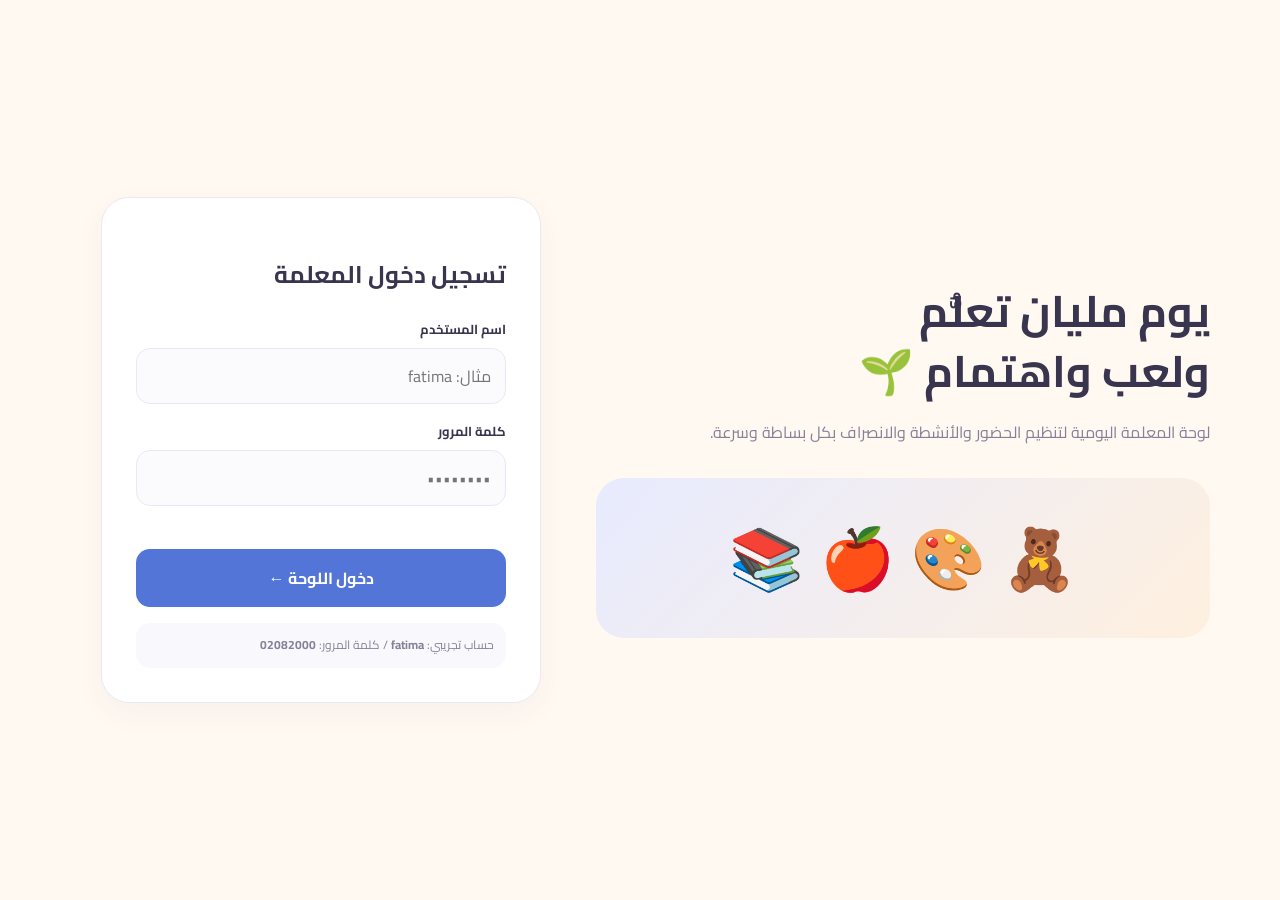
==== commit c098e123: "Add files via upload" ====
--- a/index.html
+++ b/index.html
@@ -1,242 +1,107 @@
 <!doctype html>
 <html lang="ar" dir="rtl">
 <head>
-<meta charset="utf-8">
-<meta name="viewport" content="width=device-width, initial-scale=1">
-<title>حضانة سنابل | لوحة المعلمة</title>
-<link rel="preconnect" href="https://fonts.googleapis.com">
-<link href="https://fonts.googleapis.com/css2?family=Cairo:wght@400;500;600;700;800&display=swap" rel="stylesheet">
-<style>
-:root{--bg:#f6f8f5;--paper:#fff;--ink:#243a35;--muted:#73817b;--green:#287968;--green2:#e6f3ee;--line:#e4ebe6;--orange:#f2a36f;--orange2:#fff0e5;--blue:#e8f1fb;--red:#b94b4b;--shadow:0 12px 34px #23483b0c}
-*{box-sizing:border-box}body{margin:0;background:var(--bg);color:var(--ink);font-family:Cairo,Tahoma,sans-serif}button,input,select,textarea{font:inherit}button{cursor:pointer}.hidden{display:none!important}
-.login-wrap{min-height:100vh;display:grid;grid-template-columns:1.1fr .9fr;max-width:1200px;margin:auto;padding:30px;gap:24px;align-items:center}
-.welcome{padding:40px}.brand{display:flex;align-items:center;gap:12px;font-weight:800;font-size:25px;color:var(--green)}.brand-mark{display:grid;place-items:center;width:52px;height:52px;background:var(--green2);border-radius:18px;font-size:28px}
-.welcome h1{font-size:clamp(30px,4vw,48px);line-height:1.35;margin:26px 0 12px}.welcome p{color:var(--muted);line-height:2;font-size:17px;max-width:500px}.welcome-art{margin-top:35px;background:linear-gradient(135deg,#e2f1e9,#fdf0df);border-radius:28px;min-height:190px;display:flex;align-items:center;justify-content:center;font-size:74px;gap:16px}
-.login-card{background:var(--paper);border:1px solid var(--line);border-radius:28px;padding:34px;box-shadow:var(--shadow);max-width:450px;width:100%;margin:auto}.login-card h2{margin:0 0 6px;font-size:25px}.sub{color:var(--muted);font-size:14px;margin:0 0 25px}
-.field{display:flex;flex-direction:column;gap:7px;margin:16px 0}.field label{font-weight:700;font-size:14px}.field input,.field select,.field textarea{width:100%;border:1px solid var(--line);background:#fbfcfb;border-radius:13px;padding:12px 14px;outline:none;color:var(--ink)}.field input:focus,.field select:focus,.field textarea:focus{border-color:var(--green);box-shadow:0 0 0 3px #28796815}
-.btn{border:0;border-radius:13px;padding:12px 18px;font-weight:700;background:var(--green);color:white}.btn.full{width:100%;margin-top:10px;padding:14px}.btn.secondary{background:var(--green2);color:var(--green)}.btn.orange{background:var(--orange2);color:#96562c}.btn.danger{background:#fff0f0;color:#a33d3d}.btn:disabled{opacity:.45;cursor:not-allowed}
-.login-error{color:var(--red);font-size:13px;min-height:20px}.demo-note{background:#f7f8f7;border-radius:12px;padding:10px 12px;color:var(--muted);font-size:12px;margin-top:18px;line-height:1.8}
-.app{max-width:1280px;margin:auto;padding:24px}.topbar{display:flex;justify-content:space-between;align-items:center;gap:15px;margin-bottom:25px}.topbar .brand{font-size:22px}.profile{display:flex;align-items:center;gap:10px;background:var(--paper);border:1px solid var(--line);padding:8px 13px;border-radius:15px}.profile small{display:block;color:var(--muted)}.avatar{width:42px;height:42px;border-radius:14px;background:var(--green2);display:grid;place-items:center;font-size:22px}
-.page-title{display:flex;justify-content:space-between;align-items:end;gap:12px;margin:8px 0 20px}.page-title h1{font-size:29px;margin:0}.page-title p{margin:4px 0 0;color:var(--muted)}.date-pill{background:var(--paper);border:1px solid var(--line);border-radius:13px;padding:9px 12px;color:var(--muted);font-size:14px}
-.panel{background:var(--paper);border:1px solid var(--line);border-radius:22px;padding:22px;margin-bottom:18px}.panel h2{margin:0 0 5px;font-size:21px}.desc{color:var(--muted);margin:0 0 18px;font-size:14px;line-height:1.9}.setup-grid{display:grid;grid-template-columns:1fr 1fr;gap:16px}.camera-box{border:2px dashed #cbdcd2;border-radius:18px;padding:18px;text-align:center;background:#fbfdfb}.selfie-preview{width:150px;height:150px;object-fit:cover;border-radius:28px;background:var(--green2);display:block;margin:0 auto 12px}.selfie-placeholder{width:150px;height:150px;border-radius:28px;background:var(--green2);display:grid;place-items:center;font-size:55px;margin:0 auto 12px}.check-list{display:grid;grid-template-columns:repeat(2,minmax(0,1fr));gap:10px}.check-option{display:flex;align-items:center;gap:9px;background:#fbfcfb;border:1px solid var(--line);border-radius:12px;padding:11px}.check-option input{accent-color:var(--green);width:18px;height:18px}.summary-list{display:grid;gap:9px}.summary-row{display:flex;justify-content:space-between;gap:12px;padding:10px 0;border-bottom:1px solid var(--line)}.summary-row span:first-child{color:var(--muted)}
-.stats{display:grid;grid-template-columns:repeat(4,1fr);gap:13px;margin-bottom:22px}.stat{background:var(--paper);border:1px solid var(--line);border-radius:18px;padding:16px;display:flex;align-items:center;gap:12px}.stat-icon{width:44px;height:44px;border-radius:14px;display:grid;place-items:center;font-size:22px;background:var(--green2)}.stat:nth-child(2) .stat-icon{background:var(--blue)}.stat:nth-child(3) .stat-icon{background:var(--orange2)}.stat:nth-child(4) .stat-icon{background:#f4e9f7}.stat strong{display:block;font-size:25px}.stat small{color:var(--muted)}
-.tabs{display:flex;gap:8px;background:#eaf0ec;padding:6px;border-radius:16px;margin:22px 0}.tab{border:0;flex:1;border-radius:12px;background:transparent;color:var(--muted);padding:12px 10px;font-weight:700}.tab.active{background:white;color:var(--green);box-shadow:0 3px 12px #23483b0d}
-.children{display:grid;grid-template-columns:repeat(4,minmax(0,1fr));gap:14px}.child{background:var(--paper);border:1px solid var(--line);border-radius:20px;padding:16px;position:relative;box-shadow:var(--shadow);min-width:0}.child-top{display:flex;align-items:center;gap:12px;margin-bottom:14px}.child-photo{width:62px;height:62px;flex-shrink:0;border-radius:19px;display:grid;place-items:center;font-size:32px;background:linear-gradient(135deg,#e1f0e7,#fff0df)}.child h3{margin:0;font-size:17px}.age{font-size:12px;color:var(--muted);margin-top:3px}.allergy{display:inline-flex;align-items:center;gap:5px;background:var(--orange2);color:#97572d;border-radius:9px;padding:5px 8px;font-size:12px;margin-bottom:13px}.no-allergy{background:#f2f6f3;color:#64746c}.status{font-size:12px;color:var(--muted);margin:7px 0 12px;line-height:1.8}.child-actions{display:flex;gap:7px}.small-btn{flex:1;border:1px solid var(--line);background:#fff;border-radius:10px;padding:9px 5px;font-size:12px;font-weight:700;color:var(--ink)}.small-btn.active{background:var(--green2);border-color:#c5e5d8;color:var(--green)}.small-btn.out{background:var(--orange2);border-color:#f8d5bb;color:#96562c}
-.activity-grid{display:grid;grid-template-columns:repeat(4,1fr);gap:12px}.activity{border:1px solid var(--line);border-radius:15px;padding:15px 12px;background:white;text-align:center;color:var(--ink)}.activity .emoji{display:block;font-size:28px;margin-bottom:8px}.activity.active{border:2px solid var(--green);background:var(--green2);color:var(--green)}.live-badge{display:inline-flex;align-items:center;gap:7px;background:#e6f6ec;color:#24764d;border-radius:30px;padding:6px 11px;font-size:12px;font-weight:800}.live-dot{width:8px;height:8px;border-radius:50%;background:#28a15e;box-shadow:0 0 0 4px #28a15e20}.empty{padding:30px;text-align:center;color:var(--muted)}.footer-note{color:var(--muted);font-size:12px;text-align:center;margin:28px 0 10px}.logout{background:transparent;color:var(--muted);border:0;font-size:13px;margin-right:8px}
-.overlay{position:fixed;inset:0;background:#14241f80;display:flex;align-items:center;justify-content:center;padding:18px;z-index:20}.modal{background:white;width:min(560px,100%);max-height:90vh;overflow:auto;border-radius:24px;padding:24px;box-shadow:0 24px 80px #0002}.modal h2{margin:0 0 8px}.modal p{color:var(--muted);line-height:1.8}.modal-actions{display:flex;gap:10px;margin-top:20px}.modal-actions button{flex:1}.toast{position:fixed;bottom:24px;left:50%;transform:translateX(-50%);background:#203c34;color:white;padding:12px 20px;border-radius:13px;box-shadow:var(--shadow);z-index:40;max-width:90%;text-align:center}
-@media(max-width:850px){.login-wrap{grid-template-columns:1fr;padding:18px}.welcome{padding:15px}.welcome-art{min-height:120px;font-size:50px;margin-top:15px}.login-card{max-width:none}.app{padding:15px}.children{grid-template-columns:repeat(2,minmax(0,1fr))}.stats{grid-template-columns:repeat(2,1fr)}.activity-grid{grid-template-columns:repeat(2,1fr)}}
-@media(max-width:560px){.topbar{align-items:flex-start}.topbar .brand{font-size:18px}.profile{padding:6px}.page-title{align-items:flex-start;flex-direction:column}.setup-grid{grid-template-columns:1fr}.children{gap:9px}.child{padding:11px}.child-photo{width:48px;height:48px;font-size:25px;border-radius:15px}.child h3{font-size:15px}.child-actions{flex-direction:column}.stats{gap:8px}.stat{padding:11px;gap:8px}.stat-icon{width:36px;height:36px}.stat strong{font-size:21px}.tabs{gap:4px}.tab{font-size:12px;padding:10px 4px}.modal-actions{flex-direction:column}.check-list{grid-template-columns:1fr}}
-
-/* Playful visual identity + fixed teacher navigation */
-:root{--bg:#fff9f1;--paper:#ffffff;--ink:#39354f;--muted:#858198;--green:#5475d8;--green2:#edf0ff;--line:#ece7f4;--orange:#ffb46f;--orange2:#fff1df;--blue:#e7f6ff;--red:#c44c68;--shadow:0 12px 34px #55468c0d}
-body{background:#fff9f1;color:var(--ink)}
-.brand-mark{background:#e8f8e9;border-radius:18px}
-.btn{background:#6679dc}.btn.secondary{background:#eef0ff;color:#5265c3}.btn.orange{background:#fff0dc;color:#a45c28}
-.field input:focus,.field select:focus,.field textarea:focus{border-color:#8b8ce8;box-shadow:0 0 0 3px #8b8ce81c}
-.check-option{background:#fffdf9}.check-option input{accent-color:#697be0}
-.panel{border-color:#eee7f6;box-shadow:0 8px 26px #55468c08}
-.app-shell{max-width:none;width:100%;min-height:100vh;margin:0;padding:0;display:grid;grid-template-columns:258px minmax(0,1fr);gap:0;background:#fff9f1}
-.app-shell.hidden{display:none!important}
-.sidebar{position:sticky;top:0;height:100vh;min-height:650px;padding:25px 17px 18px;background:#fff;border-left:1px solid #eee8f6;display:flex;flex-direction:column;z-index:5}
-.sidebar-brand{display:flex;align-items:center;gap:11px;padding:2px 8px 27px}.sidebar-brand .brand-mark{width:48px;height:48px;display:grid;place-items:center;font-size:27px;flex-shrink:0}.sidebar-brand b{display:block;font-size:18px;font-weight:800;color:#4c4e9c}.sidebar-brand small{display:block;font-size:11px;color:#a29bb7;margin-top:2px}
-.sidebar-label{font-size:11px;font-weight:800;color:#aaa3bd;padding:0 12px 10px}.side-nav{display:grid;gap:7px}.side-link{display:flex;align-items:center;gap:11px;width:100%;padding:12px 11px;border:1px solid transparent;border-radius:15px;background:transparent;text-align:right;color:#77748f;font-weight:700;font-size:13px;transition:.15s}.side-link:hover{background:#faf7ff}.side-link.active{background:#f0efff;color:#545ab7;border-color:#e5e2ff;box-shadow:0 5px 14px #7b72d40b}.nav-emoji{width:34px;height:34px;display:grid;place-items:center;border-radius:11px;background:#fff;font-size:18px;flex-shrink:0}.side-link:nth-child(1) .nav-emoji{background:#fff0d8}.side-link:nth-child(2) .nav-emoji{background:#e4f8ed}.side-link:nth-child(3) .nav-emoji{background:#ffe9f1}.side-link:nth-child(4) .nav-emoji{background:#e4f4ff}.nav-arrow{margin-right:auto;font-size:22px;opacity:.65}.sidebar-spacer{flex:1;min-height:22px}.sidebar-help{display:flex;align-items:flex-start;gap:9px;padding:13px 11px;border-radius:15px;background:#fff6e8;border:1px solid #ffebcc;margin:10px 0 17px}.sidebar-help>span{font-size:22px}.sidebar-help b,.sidebar-help small{display:block}.sidebar-help b{font-size:12px;color:#8d6435}.sidebar-help small{font-size:10px;line-height:1.8;color:#9a805e;margin-top:3px}.sidebar-profile{display:flex;align-items:center;gap:10px;padding:12px 5px 13px;border-top:1px solid #f0ebf6}.sidebar-avatar{width:42px;height:42px;display:grid;place-items:center;background:#ffe9f1;border-radius:14px;font-size:22px}.sidebar-person{min-width:0}.sidebar-person b,.sidebar-person small{display:block}.sidebar-person b{font-size:13px}.sidebar-person small{font-size:11px;color:#9891aa;margin-top:2px}.side-action{width:100%;text-align:right;border:0;background:#f8f6ff;color:#6c65a6;border-radius:11px;padding:10px 12px;font-size:12px;font-weight:700;margin-top:6px}.logout-action{background:#fff4f4;color:#b86b7c}
-.app-main{min-width:0;padding:28px clamp(18px,3vw,42px) 20px;max-width:1600px;width:100%;margin:0 auto}.app-header{display:flex;justify-content:space-between;align-items:center;gap:18px;margin-bottom:25px}.app-header h1{font-size:clamp(24px,2.5vw,34px);line-height:1.4;margin:8px 0 3px;color:#373653}.app-header p{margin:0;color:#8a849e;font-size:13px}.hello-chip{display:inline-flex;align-items:center;gap:6px;padding:6px 11px;border-radius:30px;background:#fff0d9;color:#a16a2d;font-size:11px;font-weight:800}.header-date{display:flex;align-items:center;gap:10px;background:white;border:1px solid #f0e8f5;border-radius:16px;padding:11px 15px;min-width:170px;box-shadow:0 6px 20px #55468c07}.header-date>span{font-size:24px}.header-date small,.header-date b{display:block}.header-date small{font-size:10px;color:#aaa2ba}.header-date b{font-size:12px;margin-top:3px;color:#625b83}.stats{display:grid;grid-template-columns:repeat(4,minmax(0,1fr));gap:14px;margin-bottom:28px}.stat{position:relative;overflow:hidden;border:1px solid transparent;border-radius:21px;padding:18px 16px;gap:12px;box-shadow:none;min-width:0}.stat-purple{background:#f0efff;border-color:#e7e4ff}.stat-mint{background:#e9f9ee;border-color:#ddf2e4}.stat-peach{background:#fff1e5;border-color:#ffe7d3}.stat-blue{background:#eaf6ff;border-color:#deeffb}.stat-icon{width:46px;height:46px;flex-shrink:0;border-radius:16px;display:grid;place-items:center;font-size:23px;background:#fff}.stat:nth-child(n) .stat-icon{background:#ffffffbd}.stat strong{display:block;font-size:27px;line-height:1.2;color:#45415e}.stat small{display:block;color:#8b849e;font-size:11px;margin-top:5px;white-space:nowrap}.stat-decoration{position:absolute;left:12px;top:8px;color:#b8b2ef;font-size:18px}.section-heading{display:flex;justify-content:space-between;align-items:center;gap:12px;margin-bottom:13px}.section-heading>div{display:flex;align-items:center;gap:10px}.heading-sparkle{display:grid;place-items:center;width:40px;height:40px;border-radius:14px;background:#fff0d9;font-size:22px}.section-heading h2{font-size:18px;margin:0;color:#403c5c}.section-heading p{font-size:12px;color:#9891aa;margin:3px 0 0}.class-chip{background:white;border:1px solid #eee7f5;color:#777096;border-radius:12px;padding:9px 12px;font-size:12px;font-weight:700;white-space:nowrap}
-#tabContent .panel{padding:22px;border-radius:22px}#tabContent .panel h2{font-size:19px;color:#45415e}#tabContent .desc{font-size:12px}#tabContent .child{border-color:#eee8f5;border-radius:19px;box-shadow:0 7px 22px #59488c08}#tabContent .child-photo{background:linear-gradient(135deg,#e7e6ff,#ffe9d7)}#tabContent .child h3{color:#45415e}#tabContent .allergy{background:#fff0dd;color:#a3662e}#tabContent .allergy.no-allergy{background:#e8f8ec;color:#43845b}#tabContent .btn{background:#6878dc}#tabContent .btn.secondary{background:#eef0ff;color:#5c66bf}#tabContent .small-btn.active{background:#eef0ff;color:#5c66bf;border-color:#dcdfff}.tabs{display:none!important}.side-link:focus-visible,.side-action:focus-visible,.btn:focus-visible{outline:3px solid #aaa9ff;outline-offset:2px}
-@media(max-width:1000px){.app-shell{grid-template-columns:220px minmax(0,1fr)}.sidebar{padding:20px 12px}.sidebar-brand{padding-right:4px;padding-left:4px}.sidebar-brand b{font-size:16px}.app-main{padding:22px 18px}.stats{gap:9px}.stat{padding:14px 11px;gap:8px}.stat-icon{width:38px;height:38px}.stat strong{font-size:23px}.stat small{font-size:10px}}
-@media(max-width:720px){.app-shell{display:flex;flex-direction:column}.sidebar{position:relative;top:auto;height:auto;min-height:0;padding:12px 14px 10px;border-left:0;border-bottom:1px solid #eee8f6}.sidebar-brand{padding:0 2px 12px}.sidebar-brand .brand-mark{width:40px;height:40px;font-size:23px}.sidebar-brand b{font-size:16px}.sidebar-label,.sidebar-spacer,.sidebar-help,.sidebar-profile,.side-action{display:none}.side-nav{display:flex;gap:7px;overflow-x:auto;padding:0 0 3px}.side-link{min-width:max-content;width:auto;padding:7px 10px;gap:6px;font-size:11px}.nav-emoji{width:28px;height:28px;font-size:15px}.nav-arrow{display:none}.app-main{padding:19px 13px}.app-header{align-items:flex-start;flex-direction:column;margin-bottom:18px}.header-date{min-width:0;padding:8px 11px}.stats{grid-template-columns:repeat(2,minmax(0,1fr));margin-bottom:22px}.stat{border-radius:17px}.stat strong{font-size:24px}.section-heading h2{font-size:16px}.section-heading p{max-width:230px;line-height:1.8}.class-chip{font-size:10px;padding:8px}.children{grid-template-columns:repeat(2,minmax(0,1fr))}}
-@media(max-width:420px){.side-link{flex:1;min-width:0;justify-content:center;flex-direction:column;padding:7px 3px;gap:3px}.side-link span:nth-child(2){font-size:10px}.children{grid-template-columns:1fr}.stat{padding:12px 10px}.stat small{white-space:normal}.app-header h1{font-size:25px}}
-
-</style>
+  <meta charset="utf-8">
+  <meta name="viewport" content="width=device-width, initial-scale=1, maximum-scale=1, user-scalable=no">
+  <title>حضانة سنابل | تطبيق المعلمة</title>
+  <!-- خط كايرو المريح للعين -->
+  <link rel="preconnect" href="https://fonts.googleapis.com">
+  <link href="https://fonts.googleapis.com/css2?family=Cairo:wght@400;600;700;800&display=swap" rel="stylesheet">
+  <!-- ملف التنسيق -->
+  <link rel="stylesheet" href="css/style.css">
 </head>
 <body>
-<section id="loginScreen" class="login-wrap">
- <div class="welcome">
-  <div class="brand"><span class="brand-mark">🌱</span><span>حضانة سنابل</span></div>
-  <h1>يوم مليان تعلُّم<br>ولعب واهتمام</h1>
-  <p>لوحة المعلمة اليومية لتنظيم الحضور والأنشطة والانصراف، ومتابعة كل طفل بسهولة.</p>
-  <div class="welcome-art"><span>🧸</span><span>🌼</span><span>🎨</span><span>📚</span></div>
- </div>
- <form id="loginForm" class="login-card">
-  <h2>تسجيل دخول المعلمة</h2><p class="sub">أهلًا بيكي في لوحة تشغيل حضانة سنابل</p>
-  <div class="field"><label for="username">اسم المستخدم</label><input id="username" autocomplete="username" placeholder="اكتبي اسم المستخدم" required></div>
-  <div class="field"><label for="password">كلمة المرور</label><input id="password" type="password" autocomplete="current-password" placeholder="اكتبي كلمة المرور" required></div>
-  <div id="loginError" class="login-error"></div><button class="btn full" type="submit">دخول إلى لوحة المعلمة ←</button>
-  <div class="demo-note">بيانات الدخول التجريبية<br>اسم المستخدم: <b>Fatima</b> أو <b>فاطمة</b><br>كلمة المرور: <b>02082000</b><br>ملاحظة: تسجيل الدخول في هذه النسخة للعرض فقط، وليس حماية حقيقية.</div>
- </form>
-</section>
 
-<section id="setupScreen" class="app hidden">
- <header class="topbar"><div class="brand"><span class="brand-mark">🌱</span><span>حضانة سنابل</span></div><div class="profile"><span class="avatar">👩🏻‍🏫</span><div><b>أ. فاطمة</b><small>تجهيز اليوم</small></div><button id="setupLogout" class="logout">خروج</button></div></header>
- <div class="page-title"><div><h1>تجهيز يومك يا فاطمة 👋</h1><p>راجعي بيانات اليوم قبل الدخول إلى لوحة تشغيل الفصل.</p></div><div class="date-pill" id="setupDateLabel"></div></div>
- <form id="setupForm">
-  <div class="panel">
-   <h2>1. سيلفي المعلمة داخل الفصل</h2><p class="desc">التقطي صورة أثناء وجودك داخل الفصل. في النظام الفعلي ستُرسل الصورة للإدارة فقط، ولن تظهر لأولياء الأمور.</p>
-   <div class="setup-grid">
-    <div class="camera-box"><div id="selfiePlaceholder" class="selfie-placeholder">🤳🏻</div><img id="selfiePreview" class="selfie-preview hidden" alt="معاينة سيلفي المعلمة"><input id="selfieInput" type="file" accept="image/*" capture="user" class="hidden"><button type="button" id="takeSelfie" class="btn secondary">التقاط سيلفي / اختيار صورة</button><p class="desc" style="margin:12px 0 0">الصورة تجريبية ومحفوظة داخل هذا المتصفح فقط.</p></div>
-    <div>
-     <div class="field"><label for="classSelect">2. تحديد الفصل</label><select id="classSelect" required><option value="">اختاري الفصل</option><option>البراعم</option><option>النجوم</option><option>الفراشات</option></select></div>
-     <div class="field"><label for="dayDate">3. تاريخ اليوم</label><input id="dayDate" type="date" required></div>
-     <div class="field"><label>4. مواد التدريس (اختاري مادة أو أكثر)</label><div class="check-list" id="subjectsList">
-      <label class="check-option"><input type="checkbox" value="لغة عربية"> لغة عربية</label>
-      <label class="check-option"><input type="checkbox" value="لغة إنجليزية"> لغة إنجليزية</label>
-      <label class="check-option"><input type="checkbox" value="رياضيات"> رياضيات</label>
-      <label class="check-option"><input type="checkbox" value="اكتشاف وعلوم"> اكتشاف وعلوم</label>
-      <label class="check-option"><input type="checkbox" value="فنون وأشغال"> فنون وأشغال</label>
-      <label class="check-option"><input type="checkbox" value="مهارات حياتية"> مهارات حياتية</label>
-     </div></div>
+  <!-- 1. شاشة تسجيل الدخول -->
+  <section id="loginScreen" class="login-wrap">
+    <div class="welcome">
+      <h1>يوم مليان تعلُّم<br>ولعب واهتمام 🌱</h1>
+      <p>لوحة المعلمة اليومية لتنظيم الحضور والأنشطة والانصراف بكل بساطة وسرعة.</p>
+      <div class="welcome-art"><span>🧸</span><span>🎨</span><span>🍎</span><span>📚</span></div>
     </div>
-   </div>
-   <button class="btn full" type="submit">تأكيد البيانات ومراجعتها</button>
-  </div>
- </form>
-</section>
+    <form id="loginForm" class="login-card">
+      <h2>تسجيل دخول المعلمة</h2>
+      <div class="field">
+        <label for="username">اسم المستخدم</label>
+        <input id="username" autocomplete="username" placeholder="مثال: fatima" required>
+      </div>
+      <div class="field">
+        <label for="password">كلمة المرور</label>
+        <input id="password" type="password" placeholder="••••••••" required>
+      </div>
+      <div id="loginError" style="color:var(--danger); font-size:13px; min-height:18px;"></div>
+      <button class="btn full" type="submit">دخول اللوحة ←</button>
+      <div class="demo-note">حساب تجريبي: <b>fatima</b> / كلمة المرور: <b>02082000</b></div>
+    </form>
+  </section>
 
-<section id="appScreen" class="app app-shell hidden">
- <aside class="sidebar">
-  <div class="sidebar-brand"><span class="brand-mark">🌱</span><div><b>حضانة سنابل</b><small>نزرع الفرح كل يوم</small></div></div>
-  <div class="sidebar-label">مساحة المعلمة</div>
-  <nav class="side-nav" aria-label="أقسام المعلمة">
-   <button class="side-link active" data-tab="children"><span class="nav-emoji">🧸</span><span>الأطفال</span><span class="nav-arrow">‹</span></button>
-   <button class="side-link" data-tab="attendance"><span class="nav-emoji">🌈</span><span>الحضور والغياب</span><span class="nav-arrow">‹</span></button>
-   <button class="side-link" data-tab="activities"><span class="nav-emoji">🎨</span><span>الأنشطة اليومية</span><span class="nav-arrow">‹</span></button>
-   <button class="side-link" data-tab="dismissal"><span class="nav-emoji">🎒</span><span>انصراف الأطفال</span><span class="nav-arrow">‹</span></button>
-  </nav>
-  <div class="sidebar-spacer"></div>
-  <div class="sidebar-help"><span>💡</span><div><b>تذكير صغير</b><small>راجعي تنبيهات الحساسية قبل تقديم الوجبات.</small></div></div>
-  <div class="sidebar-profile"><span class="sidebar-avatar">👩🏻‍🏫</span><div class="sidebar-person"><b>أ. فاطمة</b><small id="sessionMeta">معلمة فصل</small></div></div>
-  <button id="editSetup" class="side-action">⚙️ تعديل بيانات اليوم</button>
-  <button id="logoutBtn" class="side-action logout-action">↪ تسجيل الخروج</button>
- </aside>
- <main class="app-main">
-  <header class="app-header"><div><div class="hello-chip">☀️ يوم جميل في سنابل</div><h1>أهلًا بيكي يا فاطمة!</h1><p id="appSubtitle">خلّي يوم الأطفال مليان تعلُّم ولعب واهتمام.</p></div><div class="header-date"><span>📅</span><div><small>تاريخ اليوم</small><b id="todayLabel"></b></div></div></header>
-  <section class="stats">
-   <div class="stat stat-purple"><span class="stat-icon">🧒</span><div><strong id="totalCount">0</strong><small>أطفال الفصل</small></div><span class="stat-decoration">✦</span></div>
-   <div class="stat stat-mint"><span class="stat-icon">🌞</span><div><strong id="presentCount">0</strong><small>حضروا النهارده</small></div><span class="stat-decoration">✦</span></div>
-   <div class="stat stat-peach"><span class="stat-icon">🚌</span><div><strong id="waitingCount">0</strong><small>لسه موصلوش</small></div><span class="stat-decoration">✦</span></div>
-   <div class="stat stat-blue"><span class="stat-icon">🎒</span><div><strong id="leftCount">0</strong><small>انصرفوا بأمان</small></div><span class="stat-decoration">✦</span></div>
+  <!-- 2. شاشة إعداد اليوم وسيلفي الفصل -->
+  <section id="setupScreen" class="app-main hidden">
+    <div class="login-card" style="max-width:680px">
+      <h2>تجهيز يومك يا فاطمة 👋</h2>
+      <form id="setupForm">
+        <div class="camera-box">
+          <div id="selfiePlaceholder" class="selfie-placeholder">🤳🏻</div>
+          <img id="selfiePreview" class="selfie-preview hidden" alt="سيلفي المعلمة">
+          <input id="selfieInput" type="file" accept="image/*" capture="user" class="hidden">
+          <button type="button" id="takeSelfie" class="btn secondary">التقاط سيلفي الحضور</button>
+        </div>
+        <div class="field">
+          <label for="classSelect">الفصل</label>
+          <select id="classSelect" required>
+            <option value="">اختاري الفصل</option>
+            <option>البراعم</option>
+            <option>النجوم</option>
+            <option>الفراشات</option>
+          </select>
+        </div>
+        <div class="field">
+          <label for="dayDate">التاريخ</label>
+          <input id="dayDate" type="date" required>
+        </div>
+        <button class="btn full" type="submit">تأكيد وبدء اليوم</button>
+      </form>
+    </div>
   </section>
-  <div class="section-heading"><div><span class="heading-sparkle">✨</span><div><h2>متابعة يوم الفصل</h2><p>اختاري القسم اللي محتاجة تشتغلي عليه.</p></div></div><span class="class-chip" id="classChip">🏡 الفصل</span></div>
-  <section id="tabContent"></section>
-  <p class="footer-note">🌱 حضانة سنابل — نموذج استعراضي أولي. البيانات والصور والرموز تجريبية ومحلية.</p>
- </main>
-</section>
 
-<div id="modalRoot"></div><div id="toast" class="toast hidden" role="status"></div>
-<script>
-const DEMO_USER='fatima',DEMO_PASS='02082000';
-const childrenByClass={
- 'البراعم':[
-  {id:'c1',name:'آدم محمد',years:3,months:4,emoji:'👦🏻',allergy:'لا يوجد',guardian:'منى حسن (الأم)',otp:'4821'},
-  {id:'c2',name:'ليلى أحمد',years:3,months:8,emoji:'👧🏻',allergy:'البيض',guardian:'سامي أحمد (الأب)',otp:'3174'},
-  {id:'c3',name:'يوسف علي',years:4,months:1,emoji:'👦🏽',allergy:'لا يوجد',guardian:'هبة علي (الأم)',otp:'5290'},
-  {id:'c4',name:'مريم خالد',years:3,months:10,emoji:'👧🏽',allergy:'الفول السوداني',guardian:'خالد محمود (الأب)',otp:'6812'},
-  {id:'c5',name:'عمر حسن',years:4,months:2,emoji:'👦🏻',allergy:'الحليب',guardian:'سارة حسن (الأم)',otp:'7406'},
-  {id:'c6',name:'سلمى محمود',years:3,months:2,emoji:'👧🏼',allergy:'لا يوجد',guardian:'محمود سامي (الأب)',otp:'2538'},
-  {id:'c7',name:'نور أحمد',years:4,months:5,emoji:'👧🏻',allergy:'لا يوجد',guardian:'داليا أحمد (الأم)',otp:'9163'},
-  {id:'c8',name:'حمزة سامي',years:3,months:6,emoji:'👦🏽',allergy:'لا يوجد',guardian:'سامي حسن (الأب)',otp:'8057'}],
- 'النجوم':[
-  {id:'c9',name:'سيف أحمد',years:5,months:1,emoji:'👦🏻',allergy:'لا يوجد',guardian:'أحمد سيف (الأب)',otp:'4821'},
-  {id:'c10',name:'دانة علي',years:5,months:3,emoji:'👧🏻',allergy:'البيض',guardian:'علي محمد (الأب)',otp:'3174'},
-  {id:'c11',name:'إياد حسن',years:5,months:6,emoji:'👦🏽',allergy:'لا يوجد',guardian:'هند حسن (الأم)',otp:'5290'},
-  {id:'c12',name:'لارا محمد',years:4,months:9,emoji:'👧🏼',allergy:'لا يوجد',guardian:'محمد عادل (الأب)',otp:'6812'}],
- 'الفراشات':[
-  {id:'c13',name:'تيم خالد',years:2,months:4,emoji:'👦🏻',allergy:'لا يوجد',guardian:'خالد تيم (الأب)',otp:'4821'},
-  {id:'c14',name:'ريم سامي',years:2,months:9,emoji:'👧🏻',allergy:'الحليب',guardian:'منى سامي (الأم)',otp:'3174'},
-  {id:'c15',name:'أنس محمود',years:2,months:2,emoji:'👦🏽',allergy:'لا يوجد',guardian:'محمود أنس (الأب)',otp:'5290'},
-  {id:'c16',name:'جود حسن',years:2,months:7,emoji:'👧🏼',allergy:'لا يوجد',guardian:'هالة حسن (الأم)',otp:'6812'}]
-};
-const activityOptions=[
- {id:'meal',emoji:'🍎',label:'يتناول الوجبة الآن'},
- {id:'water',emoji:'🥤',label:'يشرب الماء الآن'},
- {id:'lesson',emoji:'📚',label:'يشارك في الدرس الآن'},
- {id:'play',emoji:'🧩',label:'يلعب الآن'},
- {id:'art',emoji:'🎨',label:'يمارس نشاطًا فنيًا الآن'},
- {id:'bathroom',emoji:'🚻',label:'في الحمام الآن'},
- {id:'nap',emoji:'😴',label:'وقت القيلولة الآن'},
- {id:'outdoor',emoji:'🌳',label:'في النشاط الخارجي الآن'},
- {id:'done',emoji:'⭐',label:'أنهى النشاط بنجاح'}
-];
-const state={tab:'children',setup:{selfie:'',className:'',date:'',subjects:[]},statuses:{},statusTimes:{},activities:{},dismissed:{},modalChild:null};
-const $=s=>document.querySelector(s);
-const todayISO=()=>{const d=new Date();return new Date(d.getTime()-d.getTimezoneOffset()*60000).toISOString().slice(0,10)};
-const esc=s=>String(s??'').replace(/[&<>"']/g,c=>({'&':'&amp;','<':'&lt;','>':'&gt;','"':'&quot;',"'":'&#39;'}[c]));
-const activeChildren=()=>childrenByClass[state.setup.className]||[];
-const dayKey=()=>`${state.setup.date}|${state.setup.className}`;
-function loadDay(){try{return JSON.parse(localStorage.getItem('snabel_teacher_'+dayKey()))||{statuses:{},statusTimes:{},activities:{},dismissed:{}}}catch{return {statuses:{},statusTimes:{},activities:{},dismissed:{}}}}
-function saveDay(){try{localStorage.setItem('snabel_teacher_'+dayKey(),JSON.stringify({statuses:state.statuses,statusTimes:state.statusTimes,activities:state.activities,dismissed:state.dismissed}))}catch{}}
-function setUpDefault(){if(!$('#dayDate').value)$('#dayDate').value=todayISO();$('#setupDateLabel').textContent=new Date($('#dayDate').value+'T12:00:00').toLocaleDateString('ar-EG',{weekday:'long',day:'numeric',month:'long',year:'numeric'})}
-function getSubjects(){return [...document.querySelectorAll('#subjectsList input:checked')].map(x=>x.value)}
-function showScreen(id){['loginScreen','setupScreen','appScreen'].forEach(x=>$('#'+x).classList.toggle('hidden',x!==id))}
-function status(c){return state.statuses[c.id]||'waiting'}
-function ageText(c){return `${c.years} سنة و${c.months} شهر`}
-function timeNow(){return new Date().toLocaleTimeString('ar-EG',{hour:'2-digit',minute:'2-digit',hour12:true})}
-function fullDate(){return new Date(state.setup.date+'T12:00:00').toLocaleDateString('ar-EG',{weekday:'long',day:'numeric',month:'long',year:'numeric'})}
-function toast(msg){const t=$('#toast');t.textContent=msg;t.classList.remove('hidden');clearTimeout(window.toastTimer);window.toastTimer=setTimeout(()=>t.classList.add('hidden'),2800)}
-function childCard(c,extra=''){const st=status(c);return `<article class="child"><div class="child-top"><div class="child-photo">${c.emoji}</div><div><h3>${esc(c.name)}</h3><div class="age">العمر: ${ageText(c)}</div></div></div><div class="${c.allergy==='لا يوجد'?'allergy no-allergy':'allergy'}">${c.allergy==='لا يوجد'?'✓ لا توجد حساسية مسجلة':'⚠ حساسية: '+esc(c.allergy)}</div><div class="status">الحالة: ${st==='present'?'حاضر منذ '+esc(state.statusTimes[c.id]||''):st==='left'?'انصرف':'لم يصل بعد'}</div>${extra}</article>`}
-function render(){
- const list=activeChildren();const present=list.filter(c=>status(c)==='present').length;const left=list.filter(c=>status(c)==='left').length;
- $('#totalCount').textContent=list.length;$('#presentCount').textContent=present;$('#waitingCount').textContent=list.length-present-left;$('#leftCount').textContent=left;
- $('#todayLabel').textContent=fullDate();$('#sessionMeta').textContent=`فصل ${state.setup.className}`;$('#classChip').textContent=`🏡 فصل ${state.setup.className}`;
- $('#appSubtitle').textContent=`الفصل: ${state.setup.className} · المواد: ${state.setup.subjects.join('، ')}`;
- document.querySelectorAll('[data-tab]').forEach(b=>b.classList.toggle('active',b.dataset.tab===state.tab));
- renderTab();
-}
-function renderTab(){
- const list=activeChildren();
- if(state.tab==='children'){
-  $('#tabContent').innerHTML=`<section class="panel"><h2>أطفال فصل ${esc(state.setup.className)}</h2><p class="desc">نظرة سريعة على الأطفال المسجلين في الفصل. راجعي تنبيهات الحساسية قبل تقديم الوجبات أو الأنشطة.</p><div class="children">${list.map(c=>childCard(c,`<span class="live-badge">${status(c)==='present'?'● حاضر':status(c)==='left'?'تم الانصراف':'بانتظار الوصول'}</span>`)).join('')}</div></section>`;
- }else if(state.tab==='attendance'){
-  $('#tabContent').innerHTML=`<section class="panel"><h2>تسجيل حضور الأطفال</h2><p class="desc">اضغطي على كارت الطفل لتأكيد حضوره. سيتم تسجيل الساعة والدقيقة بعد التأكيد.</p><div class="children">${list.map(c=>childCard(c,`<button class="btn ${status(c)==='present'?'secondary':''}" style="width:100%" data-action="open-attendance" data-id="${c.id}" ${status(c)!=='waiting'?'disabled':''}>${status(c)==='present'?'✓ تم تسجيل الحضور':status(c)==='left'?'تم الانصراف':'تسجيل الحضور'}</button>`)).join('')}</div></section>`;
- }else if(state.tab==='activities'){
-  $('#tabContent').innerHTML=`<section class="panel"><div style="display:flex;justify-content:space-between;align-items:center;gap:10px;flex-wrap:wrap"><h2>حالة الأطفال والأنشطة</h2><span class="live-badge"><span class="live-dot"></span> LIVE · تحديثات تجريبية</span></div><p class="desc">اختاري الطفل ثم حددي حالته الحالية من المصطلحات الجاهزة. في النظام الفعلي ستظهر الحالة لولي الأمر المرتبط بهذا الطفل.</p><div class="children">${list.map(c=>{const a=state.activities[c.id];return childCard(c,`<div class="field"><label>الحالة الحالية</label><select data-activity-child="${c.id}" ${status(c)!=='present'?'disabled':''}><option value="">اختاري الحالة</option>${activityOptions.map(o=>`<option value="${o.id}" ${a&&a.id===o.id?'selected':''}>${o.emoji} ${o.label}</option>`).join('')}</select></div>${a?`<div class="status"><b>${a.emoji} ${esc(a.label)}</b><br>آخر تحديث: ${esc(a.time)}</div>`:'<div class="status">لم يتم تحديد نشاط حالي</div>'}`)}).join('')}</div></section>`;
- }else{
-  $('#tabContent').innerHTML=`<section class="panel"><h2>تسجيل انصراف الأطفال</h2><p class="desc">لن يتم تسجيل الانصراف إلا بعد مراجعة اسم المستلم المعتمد والتحقق من رمز اليوم المكوّن من 4 أرقام. الرموز الظاهرة في هذا النموذج تجريبية فقط.</p><div class="children">${list.filter(c=>status(c)!=='waiting').map(c=>childCard(c,`<div class="field"><label>المستلم المعتمد</label><div style="background:#f7faf8;border:1px solid var(--line);padding:11px;border-radius:12px;font-weight:700">${esc(c.guardian)}</div></div>${status(c)==='left'?`<span class="live-badge">✓ تم التسليم ${esc(state.dismissed[c.id]?.time||'')}</span>`:`<button class="btn" style="width:100%" data-action="open-dismissal" data-id="${c.id}">مراجعة المستلم وتأكيد الانصراف</button>`}`)).join('')||'<div class="empty">لا يوجد أطفال مسجلون بالحضور حتى الآن.</div>'}</div></section>`;
- }
-}
-function openModal(content){$('#modalRoot').innerHTML=`<div class="overlay" id="overlay"><div class="modal" role="dialog" aria-modal="true">${content}</div></div>`}
-function closeModal(){$('#modalRoot').innerHTML=''}
-function setupSummary(){
- const cls=$('#classSelect').value,date=$('#dayDate').value,subjects=getSubjects(),img=state.setup.selfie;
- if(!img){toast('التقطي سيلفي المعلمة أولًا');return}
- if(!cls){toast('اختاري الفصل أولًا');return}
- if(!date){toast('حددي تاريخ اليوم');return}
- if(!subjects.length){toast('اختاري مادة تدريس واحدة على الأقل');return}
- const photo=img?`<img src="${img}" alt="سيلفي المعلمة" style="width:94px;height:94px;object-fit:cover;border-radius:18px">`:'';
- openModal(`<h2>مراجعة بيانات اليوم</h2><p>تأكدي من البيانات قبل الانتقال إلى لوحة المعلمة.</p><div style="display:flex;align-items:center;gap:14px;margin:16px 0">${photo}<div><b>سيلفي المعلمة</b><div class="status">ستكون مخصصة للإدارة فقط في النظام الفعلي.</div></div></div><div class="summary-list"><div class="summary-row"><span>المعلمة</span><b>أ. فاطمة</b></div><div class="summary-row"><span>الفصل</span><b>${esc(cls)}</b></div><div class="summary-row"><span>تاريخ اليوم</span><b>${esc(new Date(date+'T12:00:00').toLocaleDateString('ar-EG',{weekday:'long',day:'numeric',month:'long',year:'numeric'}))}</b></div><div class="summary-row"><span>مواد التدريس</span><b>${subjects.map(esc).join('، ')}</b></div></div><div class="modal-actions"><button class="btn" id="confirmSetup">متابعة إلى لوحة المعلمة</button><button class="btn secondary" id="editSetupModal">تعديل البيانات</button></div>`);
- $('#confirmSetup').addEventListener('click',()=>{const oldKey=dayKey();state.setup={selfie:img,className:cls,date,subjects};const newKey=dayKey();const data=(()=>{try{return JSON.parse(localStorage.getItem('snabel_teacher_'+newKey))}catch{return null}})();state.statuses=data?.statuses||{};state.statusTimes=data?.statusTimes||{};state.activities=data?.activities||{};state.dismissed=data?.dismissed||{};closeModal();showScreen('appScreen');render();toast('تم تأكيد بيانات اليوم')});
- $('#editSetupModal').addEventListener('click',closeModal);
-}
-function openAttendance(c){
- if(status(c)!=='waiting'){toast('تم تسجيل حالة الطفل بالفعل');return}
- openModal(`<h2>تأكيد حضور الطفل</h2><p>هل تؤكدين تسجيل حضور الطفل التالي؟</p><div class="child-top" style="margin:18px 0"><div class="child-photo">${c.emoji}</div><div><h3>${esc(c.name)}</h3><div class="age">العمر: ${ageText(c)}</div><div class="${c.allergy==='لا يوجد'?'allergy no-allergy':'allergy'}" style="margin-top:8px">${c.allergy==='لا يوجد'?'✓ لا توجد حساسية مسجلة':'⚠ حساسية: '+esc(c.allergy)}</div></div></div><div class="modal-actions"><button class="btn" id="confirmAttendance">تأكيد الحضور</button><button class="btn secondary" id="cancelAttendance">إلغاء</button></div>`);
- $('#confirmAttendance').addEventListener('click',()=>{state.statuses[c.id]='present';state.statusTimes[c.id]=timeNow();saveDay();closeModal();render();toast(`تم تسجيل حضور ${c.name} الساعة ${state.statusTimes[c.id]}`)});
- $('#cancelAttendance').addEventListener('click',closeModal);
-}
-function openDismissal(c){
- if(status(c)!=='present'){toast('يجب تسجيل حضور الطفل أولًا');return}
- const dailyCode=String(1000+((Number(state.setup.date.replaceAll('-',''))+parseInt(c.id.slice(1),10)*37)%9000));
- openModal(`<h2>تأكيد استلام ${esc(c.name)}</h2><p>راجعي اسم المستلم المعتمد، ثم أدخلي رمز اليوم الذي يظهر في حساب ولي الأمر.</p><div class="summary-list"><div class="summary-row"><span>اسم الطفل</span><b>${esc(c.name)}</b></div><div class="summary-row"><span>المستلم المعتمد</span><b>${esc(c.guardian)}</b></div><div class="summary-row"><span>الحالة</span><b>حاضر داخل الحضانة</b></div></div><div class="field"><label for="pickupCode">رمز الاستلام (4 أرقام)</label><input id="pickupCode" inputmode="numeric" maxlength="4" placeholder="أدخلي الرمز الذي يقدمه المستلم"></div><div class="demo-note">رمز العرض التجريبي لهذا الطفل اليوم: <b>${dailyCode}</b><br>في التطبيق الفعلي يتغير الرمز يوميًا ويظهر في حساب ولي الأمر فقط، ولا يُعرض للمعلمة.</div><div id="pickupError" class="login-error"></div><div class="modal-actions"><button class="btn" id="confirmDismissal">التحقق وتأكيد الانصراف</button><button class="btn secondary" id="cancelDismissal">إلغاء</button></div>`);
- $('#confirmDismissal').addEventListener('click',()=>{const entered=$('#pickupCode').value.trim();if(!/^\d{4}$/.test(entered)){ $('#pickupError').textContent='أدخلي رمزًا مكوّنًا من 4 أرقام.';return}if(entered!==dailyCode){$('#pickupError').textContent='الرمز غير صحيح. راجعي ولي الأمر أو الإدارة.';return}state.statuses[c.id]='left';state.dismissed[c.id]={guardian:c.guardian,time:timeNow()};saveDay();closeModal();render();toast(`تم تسليم ${c.name} إلى ${c.guardian}`)});
- $('#cancelDismissal').addEventListener('click',closeModal);
-}
-$('#loginForm').addEventListener('submit',e=>{e.preventDefault();const u=$('#username').value.trim().toLowerCase(),p=$('#password').value;if((u===DEMO_USER||u==='فاطمة')&&p===DEMO_PASS){$('#loginError').textContent='';setUpDefault();showScreen('setupScreen')}else $('#loginError').textContent='اسم المستخدم أو كلمة المرور غير صحيحة.'});
-$('#takeSelfie').addEventListener('click',()=>$('#selfieInput').click());
-$('#selfieInput').addEventListener('change',e=>{const file=e.target.files?.[0];if(!file)return;if(!file.type.startsWith('image/')){toast('اختاري ملف صورة');return}const reader=new FileReader();reader.onload=()=>{state.setup.selfie=reader.result;$('#selfiePreview').src=reader.result;$('#selfiePreview').classList.remove('hidden');$('#selfiePlaceholder').classList.add('hidden')};reader.readAsDataURL(file)});
-$('#dayDate').addEventListener('change',()=>$('#setupDateLabel').textContent=$('#dayDate').value?new Date($('#dayDate').value+'T12:00:00').toLocaleDateString('ar-EG',{weekday:'long',day:'numeric',month:'long',year:'numeric'}):'');
-$('#setupForm').addEventListener('submit',e=>{e.preventDefault();setupSummary()});
-$('#setupLogout').addEventListener('click',()=>{showScreen('loginScreen');$('#password').value=''});
-$('#editSetup').addEventListener('click',()=>{closeModal();$('#classSelect').value=state.setup.className;$('#dayDate').value=state.setup.date;document.querySelectorAll('#subjectsList input').forEach(x=>x.checked=state.setup.subjects.includes(x.value));if(state.setup.selfie){$('#selfiePreview').src=state.setup.selfie;$('#selfiePreview').classList.remove('hidden');$('#selfiePlaceholder').classList.add('hidden')}showScreen('setupScreen')});
-$('#logoutBtn').addEventListener('click',()=>{showScreen('loginScreen');$('#password').value='';closeModal()});
-document.addEventListener('click',e=>{
- const tab=e.target.closest('[data-tab]');if(tab){state.tab=tab.dataset.tab;render();return}
- if(e.target.id==='overlay'){closeModal();return}
- const b=e.target.closest('[data-action]');if(!b)return;
- const c=activeChildren().find(x=>x.id===b.dataset.id);if(!c)return;
- if(b.dataset.action==='open-attendance')openAttendance(c);
- if(b.dataset.action==='open-dismissal')openDismissal(c);
-});
-document.addEventListener('change',e=>{const id=e.target.dataset.activityChild;if(!id)return;const c=activeChildren().find(x=>x.id===id);if(!c)return;if(status(c)!=='present'){toast('يجب تسجيل حضور الطفل أولًا');return}const a=activityOptions.find(x=>x.id===e.target.value);if(!a){delete state.activities[id]}else state.activities[id]={id:a.id,emoji:a.emoji,label:a.label,time:timeNow()};saveDay();renderTab();if(a)toast(`تم تحديث حالة ${c.name}: ${a.label}`)});
-$('#dayDate').value=todayISO();
-</script>
+  <!-- 3. لوحة تشغيل التطبيق (Dashboard Shell) -->
+  <section id="appScreen" class="app-shell hidden">
+    <aside class="sidebar">
+      <div style="font-weight:800; font-size:20px; color:var(--primary); margin-bottom:20px;">🌱 سنابل</div>
+      <nav style="display:flex; flex-direction:column; gap:6px;">
+        <button class="side-link active" data-tab="children"><span class="nav-emoji">🧸</span> الأطفال</button>
+        <button class="side-link" data-tab="attendance"><span class="nav-emoji">🌈</span> الحضور</button>
+        <button class="side-link" data-tab="activities"><span class="nav-emoji">🎨</span> الأنشطة</button>
+        <button class="side-link" data-tab="dismissal"><span class="nav-emoji">🎒</span> الانصراف</button>
+      </nav>
+      <div style="margin-top:auto; padding-top:20px;">
+        <button id="logoutBtn" class="btn secondary" style="width:100%">خروج</button>
+      </div>
+    </aside>
+
+    <main class="app-main">
+      <header style="margin-bottom:24px;">
+        <h1 style="margin:0 0 4px;" id="welcomeTitle">أهلاً يا فاطمة!</h1>
+        <small id="classLabel" style="color:var(--muted);"></small>
+      </header>
+
+      <section class="stats">
+        <div class="stat"><span style="font-size:24px">🧒</span><div><strong id="totalCount">0</strong><br><small>الإجمالي</small></div></div>
+        <div class="stat"><span style="font-size:24px">🌞</span><div><strong id="presentCount">0</strong><br><small>حاضر</small></div></div>
+        <div class="stat"><span style="font-size:24px">🚌</span><div><strong id="waitingCount">0</strong><br><small>لم يصل</small></div></div>
+        <div class="stat"><span style="font-size:24px">🎒</span><div><strong id="leftCount">0</strong><br><small>انصرف</small></div></div>
+      </section>
+
+      <section id="tabContent"></section>
+    </main>
+  </section>
+
+  <div id="modalRoot"></div>
+  <div id="toast" class="toast hidden"></div>
+
+  <!-- ربط السكربتات بالترتيب الصحيح -->
+  <script src="js/data.js"></script>
+  <script src="js/state.js"></script>
+  <script src="js/app.js"></script>
 </body>
-</html>
+</html>
--- a/css/style.css
+++ b/css/style.css
@@ -0,0 +1,275 @@
+:root {
+  --bg: #fff9f1;
+  --paper: #ffffff;
+  --ink: #39354f;
+  --muted: #858198;
+  --primary: #5475d8;
+  --primary-light: #edf0ff;
+  --border: #ece7f4;
+  --orange: #ffb46f;
+  --orange-light: #fff1df;
+  --green: #28a15e;
+  --green-light: #e6f6ec;
+  --danger: #c44c68;
+  --danger-light: #fff0f3;
+  --shadow: 0 10px 30px #55468c0c;
+  --radius: 20px;
+}
+
+* { box-sizing: border-box; }
+body {
+  margin: 0;
+  background: var(--bg);
+  color: var(--ink);
+  font-family: 'Cairo', Tahoma, sans-serif;
+  -webkit-tap-highlight-color: transparent;
+}
+
+button, input, select, textarea { font: inherit; }
+button { cursor: pointer; }
+.hidden { display: none !important; }
+
+/* عناصر الإدخال والأزرار */
+.field { display: flex; flex-direction: column; gap: 7px; margin: 15px 0; }
+.field label { font-weight: 700; font-size: 13px; }
+.field input, .field select, .field textarea {
+  width: 100%;
+  border: 1px solid var(--border);
+  background: #fbfbfe;
+  border-radius: 14px;
+  padding: 12px 14px;
+  outline: none;
+  color: var(--ink);
+}
+.field input:focus, .field select:focus {
+  border-color: var(--primary);
+  box-shadow: 0 0 0 3px rgba(84, 117, 216, 0.15);
+}
+
+.btn {
+  border: 0;
+  border-radius: 14px;
+  padding: 12px 18px;
+  font-weight: 700;
+  background: var(--primary);
+  color: #fff;
+  transition: opacity 0.2s;
+}
+.btn:hover { opacity: 0.95; }
+.btn.full { width: 100%; margin-top: 10px; padding: 14px; }
+.btn.secondary { background: var(--primary-light); color: var(--primary); }
+.btn:disabled { opacity: 0.45; cursor: not-allowed; }
+
+/* شاشة تسجيل الدخول */
+.login-wrap {
+  min-height: 100vh;
+  display: grid;
+  grid-template-columns: 1.1fr 0.9fr;
+  max-width: 1200px;
+  margin: auto;
+  padding: 30px;
+  gap: 24px;
+  align-items: center;
+}
+.welcome h1 { font-size: clamp(28px, 4vw, 44px); line-height: 1.35; margin: 20px 0 10px; }
+.welcome p { color: var(--muted); line-height: 1.9; font-size: 16px; }
+.welcome-art {
+  margin-top: 30px;
+  background: linear-gradient(135deg, #e7ebff, #fff0df);
+  border-radius: 28px;
+  min-height: 160px;
+  display: flex;
+  align-items: center;
+  justify-content: center;
+  font-size: 60px;
+  gap: 16px;
+}
+.login-card {
+  background: var(--paper);
+  border: 1px solid var(--border);
+  border-radius: 28px;
+  padding: 34px;
+  box-shadow: var(--shadow);
+  max-width: 440px;
+  width: 100%;
+  margin: auto;
+}
+.demo-note {
+  background: #f9f8fc;
+  border-radius: 14px;
+  padding: 12px;
+  color: var(--muted);
+  font-size: 12px;
+  margin-top: 16px;
+  line-height: 1.7;
+}
+
+/* شاشة الإعداد (Setup) */
+.camera-box {
+  border: 2px dashed #cbd5f0;
+  border-radius: 20px;
+  padding: 18px;
+  text-align: center;
+  background: #fcfcff;
+}
+.selfie-preview, .selfie-placeholder {
+  width: 140px;
+  height: 140px;
+  border-radius: 24px;
+  display: grid;
+  place-items: center;
+  margin: 0 auto 12px;
+  object-fit: cover;
+  background: var(--primary-light);
+  font-size: 50px;
+}
+.check-list { display: grid; grid-template-columns: 1fr 1fr; gap: 10px; }
+.check-option {
+  display: flex;
+  align-items: center;
+  gap: 9px;
+  background: #fcfcff;
+  border: 1px solid var(--border);
+  border-radius: 12px;
+  padding: 10px;
+  font-size: 13px;
+}
+
+/* تخطيط التطبيق الرئيسي (Dashboard Shell) */
+.app-shell {
+  display: grid;
+  grid-template-columns: 250px minmax(0, 1fr);
+  min-height: 100vh;
+}
+.sidebar {
+  position: sticky;
+  top: 0;
+  height: 100vh;
+  padding: 24px 16px;
+  background: var(--paper);
+  border-left: 1px solid var(--border);
+  display: flex;
+  flex-direction: column;
+}
+.side-link {
+  display: flex;
+  align-items: center;
+  gap: 10px;
+  width: 100%;
+  padding: 12px 14px;
+  border: 1px solid transparent;
+  border-radius: 14px;
+  background: transparent;
+  color: var(--muted);
+  font-weight: 700;
+  font-size: 13px;
+  margin-bottom: 6px;
+}
+.side-link.active {
+  background: var(--primary-light);
+  color: var(--primary);
+  border-color: #e5e8ff;
+}
+.side-link .nav-emoji {
+  width: 32px;
+  height: 32px;
+  display: grid;
+  place-items: center;
+  background: #fff;
+  border-radius: 10px;
+}
+
+/* المحتوى الرئيسي */
+.app-main { padding: 28px clamp(16px, 3vw, 40px); max-width: 1500px; margin: 0 auto; width: 100%; }
+.stats {
+  display: grid;
+  grid-template-columns: repeat(4, 1fr);
+  gap: 14px;
+  margin-bottom: 24px;
+}
+.stat {
+  background: var(--paper);
+  border: 1px solid var(--border);
+  border-radius: 20px;
+  padding: 16px;
+  display: flex;
+  align-items: center;
+  gap: 12px;
+}
+.stat strong { font-size: 26px; }
+.stat small { color: var(--muted); font-size: 12px; }
+
+/* كروت الأطفال والصور الواقعية */
+.children { display: grid; grid-template-columns: repeat(auto-fill, minmax(250px, 1fr)); gap: 14px; }
+.child {
+  background: var(--paper);
+  border: 1px solid var(--border);
+  border-radius: 20px;
+  padding: 16px;
+  box-shadow: var(--shadow);
+}
+.child-top { display: flex; align-items: center; gap: 12px; margin-bottom: 12px; }
+.child-photo {
+  width: 58px;
+  height: 58px;
+  border-radius: 18px;
+  object-fit: cover;
+  box-shadow: 0 4px 10px rgba(0,0,0,0.06);
+}
+.allergy {
+  display: inline-flex;
+  padding: 5px 10px;
+  border-radius: 10px;
+  font-size: 11px;
+  font-weight: 700;
+  background: var(--orange-light);
+  color: #a45a27;
+  margin-bottom: 10px;
+}
+.allergy.no-allergy { background: var(--green-light); color: var(--green); }
+.status-badge { font-size: 12px; color: var(--muted); margin-bottom: 12px; }
+
+/* النوافذ العائمة (Modal & Toast) */
+.overlay {
+  position: fixed;
+  inset: 0;
+  background: rgba(20, 30, 40, 0.45);
+  display: flex;
+  align-items: center;
+  justify-content: center;
+  padding: 16px;
+  z-index: 100;
+}
+.modal {
+  background: #fff;
+  border-radius: 24px;
+  padding: 24px;
+  max-width: 500px;
+  width: 100%;
+}
+.toast {
+  position: fixed;
+  bottom: 24px;
+  left: 50%;
+  transform: translateX(-50%);
+  background: #252838;
+  color: #fff;
+  padding: 12px 24px;
+  border-radius: 14px;
+  z-index: 200;
+}
+
+/* التجاوب مع الموبايل */
+@media (max-width: 768px) {
+  .login-wrap { grid-template-columns: 1fr; }
+  .app-shell { display: flex; flex-direction: column; }
+  .sidebar {
+    height: auto;
+    position: relative;
+    flex-direction: row;
+    overflow-x: auto;
+    padding: 10px;
+  }
+  .side-link { margin-bottom: 0; white-space: nowrap; }
+  .stats { grid-template-columns: repeat(2, 1fr); }
+}
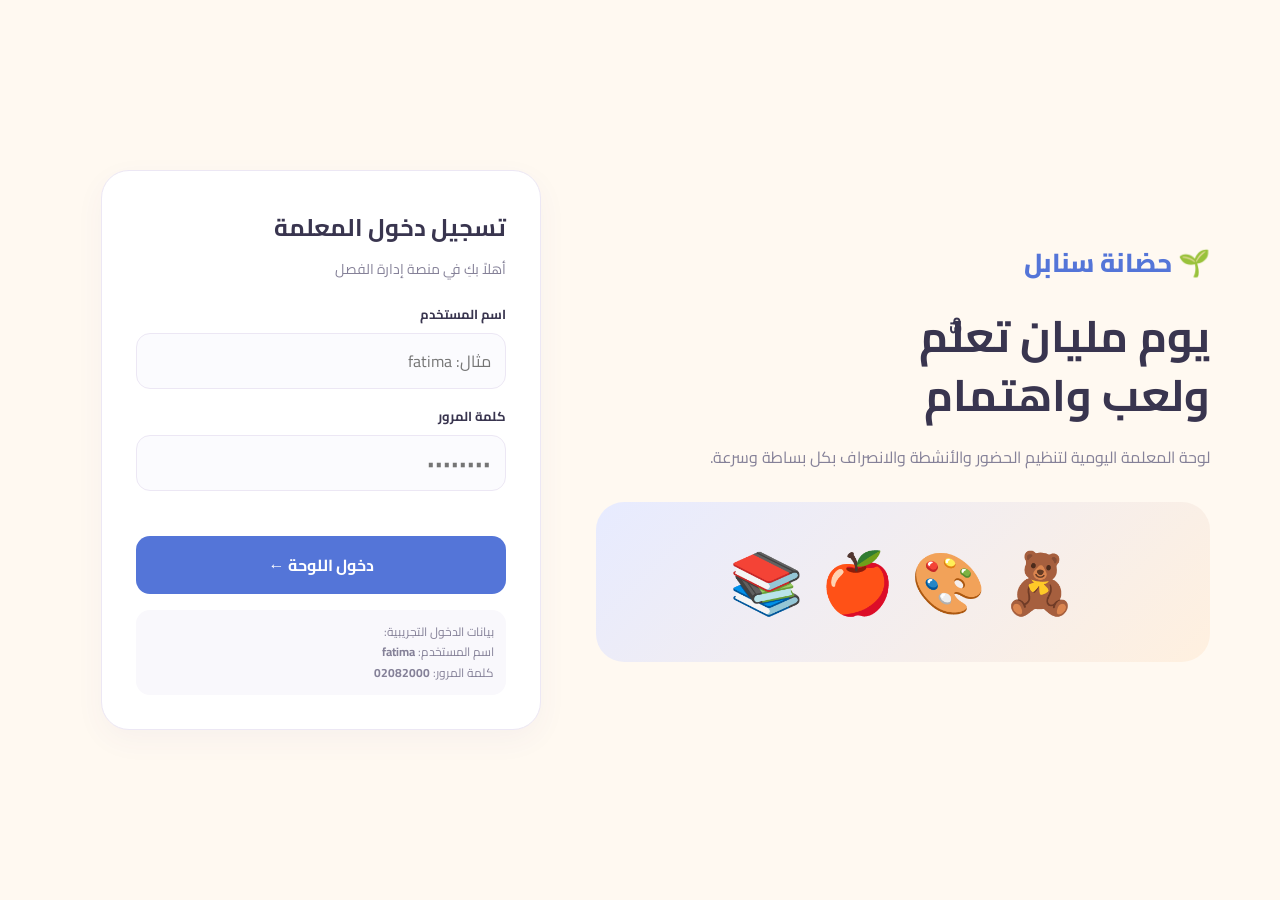
==== commit 2ec09505: "Update index.html" ====
--- a/index.html
+++ b/index.html
@@ -4,41 +4,64 @@
   <meta charset="utf-8">
   <meta name="viewport" content="width=device-width, initial-scale=1, maximum-scale=1, user-scalable=no">
   <title>حضانة سنابل | تطبيق المعلمة</title>
+  
   <!-- خط كايرو المريح للعين -->
   <link rel="preconnect" href="https://fonts.googleapis.com">
+  <link rel="preconnect" href="https://fonts.gstatic.com" crossorigin>
   <link href="https://fonts.googleapis.com/css2?family=Cairo:wght@400;600;700;800&display=swap" rel="stylesheet">
-  <!-- ملف التنسيق -->
+  
+  <!-- ملفات التنسيق CSS -->
   <link rel="stylesheet" href="css/style.css">
+  <link rel="stylesheet" href="css/responsive.css">
 </head>
 <body>
 
   <!-- 1. شاشة تسجيل الدخول -->
   <section id="loginScreen" class="login-wrap">
     <div class="welcome">
-      <h1>يوم مليان تعلُّم<br>ولعب واهتمام 🌱</h1>
+      <div style="font-size: 26px; font-weight: 800; color: var(--primary); margin-bottom: 12px;">🌱 حضانة سنابل</div>
+      <h1>يوم مليان تعلُّم<br>ولعب واهتمام</h1>
       <p>لوحة المعلمة اليومية لتنظيم الحضور والأنشطة والانصراف بكل بساطة وسرعة.</p>
-      <div class="welcome-art"><span>🧸</span><span>🎨</span><span>🍎</span><span>📚</span></div>
+      <div class="welcome-art">
+        <span>🧸</span>
+        <span>🎨</span>
+        <span>🍎</span>
+        <span>📚</span>
+      </div>
     </div>
+    
     <form id="loginForm" class="login-card">
-      <h2>تسجيل دخول المعلمة</h2>
+      <h2 style="margin: 0 0 6px;">تسجيل دخول المعلمة</h2>
+      <p style="color: var(--muted); font-size: 14px; margin: 0 0 20px;">أهلاً بكِ في منصة إدارة الفصل</p>
+      
       <div class="field">
         <label for="username">اسم المستخدم</label>
         <input id="username" autocomplete="username" placeholder="مثال: fatima" required>
       </div>
+      
       <div class="field">
         <label for="password">كلمة المرور</label>
         <input id="password" type="password" placeholder="••••••••" required>
       </div>
-      <div id="loginError" style="color:var(--danger); font-size:13px; min-height:18px;"></div>
+      
+      <div id="loginError" style="color: var(--danger); font-size: 13px; min-height: 20px;"></div>
+      
       <button class="btn full" type="submit">دخول اللوحة ←</button>
-      <div class="demo-note">حساب تجريبي: <b>fatima</b> / كلمة المرور: <b>02082000</b></div>
+      
+      <div class="demo-note">
+        بيانات الدخول التجريبية:<br>
+        اسم المستخدم: <b>fatima</b><br>
+        كلمة المرور: <b>02082000</b>
+      </div>
     </form>
   </section>
 
   <!-- 2. شاشة إعداد اليوم وسيلفي الفصل -->
   <section id="setupScreen" class="app-main hidden">
-    <div class="login-card" style="max-width:680px">
-      <h2>تجهيز يومك يا فاطمة 👋</h2>
+    <div class="login-card" style="max-width: 650px; margin: 30px auto;">
+      <h2 style="margin-top: 0;">تجهيز يومك يا فاطمة 👋</h2>
+      <p style="color: var(--muted); font-size: 14px; margin-bottom: 20px;">تأكدي من البيانات والتقاط صورة الحضور قبل بدء اليوم.</p>
+      
       <form id="setupForm">
         <div class="camera-box">
           <div id="selfiePlaceholder" class="selfie-placeholder">🤳🏻</div>
@@ -46,19 +69,22 @@
           <input id="selfieInput" type="file" accept="image/*" capture="user" class="hidden">
           <button type="button" id="takeSelfie" class="btn secondary">التقاط سيلفي الحضور</button>
         </div>
+        
         <div class="field">
-          <label for="classSelect">الفصل</label>
+          <label for="classSelect">تحديد الفصل</label>
           <select id="classSelect" required>
             <option value="">اختاري الفصل</option>
-            <option>البراعم</option>
-            <option>النجوم</option>
-            <option>الفراشات</option>
+            <option value="البراعم">البراعم</option>
+            <option value="النجوم">النجوم</option>
+            <option value="الفراشات">الفراشات</option>
           </select>
         </div>
+        
         <div class="field">
-          <label for="dayDate">التاريخ</label>
+          <label for="dayDate">تاريخ اليوم</label>
           <input id="dayDate" type="date" required>
         </div>
+        
         <button class="btn full" type="submit">تأكيد وبدء اليوم</button>
       </form>
     </div>
@@ -67,41 +93,82 @@
   <!-- 3. لوحة تشغيل التطبيق (Dashboard Shell) -->
   <section id="appScreen" class="app-shell hidden">
     <aside class="sidebar">
-      <div style="font-weight:800; font-size:20px; color:var(--primary); margin-bottom:20px;">🌱 سنابل</div>
-      <nav style="display:flex; flex-direction:column; gap:6px;">
-        <button class="side-link active" data-tab="children"><span class="nav-emoji">🧸</span> الأطفال</button>
-        <button class="side-link" data-tab="attendance"><span class="nav-emoji">🌈</span> الحضور</button>
-        <button class="side-link" data-tab="activities"><span class="nav-emoji">🎨</span> الأنشطة</button>
-        <button class="side-link" data-tab="dismissal"><span class="nav-emoji">🎒</span> الانصراف</button>
+      <div style="font-weight: 800; font-size: 20px; color: var(--primary); margin-bottom: 24px;">🌱 سنابل</div>
+      
+      <nav style="display: flex; flex-direction: column; gap: 6px;">
+        <button class="side-link active" data-tab="children">
+          <span class="nav-emoji">🧸</span>
+          <span>الأطفال</span>
+        </button>
+        <button class="side-link" data-tab="attendance">
+          <span class="nav-emoji">🌈</span>
+          <span>الحضور</span>
+        </button>
+        <button class="side-link" data-tab="activities">
+          <span class="nav-emoji">🎨</span>
+          <span>الأنشطة</span>
+        </button>
+        <button class="side-link" data-tab="dismissal">
+          <span class="nav-emoji">🎒</span>
+          <span>الانصراف</span>
+        </button>
       </nav>
-      <div style="margin-top:auto; padding-top:20px;">
-        <button id="logoutBtn" class="btn secondary" style="width:100%">خروج</button>
+      
+      <div style="margin-top: auto; padding-top: 20px;">
+        <button id="logoutBtn" class="btn secondary" style="width: 100%;">تسجيل الخروج</button>
       </div>
     </aside>
 
     <main class="app-main">
-      <header style="margin-bottom:24px;">
-        <h1 style="margin:0 0 4px;" id="welcomeTitle">أهلاً يا فاطمة!</h1>
-        <small id="classLabel" style="color:var(--muted);"></small>
+      <header style="margin-bottom: 24px;">
+        <h1 style="margin: 0 0 4px;" id="welcomeTitle">أهلاً يا فاطمة!</h1>
+        <small id="classLabel" style="color: var(--muted); font-size: 13px;"></small>
       </header>
 
+      <!-- عدادات وإحصائيات سريعة -->
       <section class="stats">
-        <div class="stat"><span style="font-size:24px">🧒</span><div><strong id="totalCount">0</strong><br><small>الإجمالي</small></div></div>
-        <div class="stat"><span style="font-size:24px">🌞</span><div><strong id="presentCount">0</strong><br><small>حاضر</small></div></div>
-        <div class="stat"><span style="font-size:24px">🚌</span><div><strong id="waitingCount">0</strong><br><small>لم يصل</small></div></div>
-        <div class="stat"><span style="font-size:24px">🎒</span><div><strong id="leftCount">0</strong><br><small>انصرف</small></div></div>
+        <div class="stat">
+          <span style="font-size: 26px;">🧒</span>
+          <div>
+            <strong id="totalCount">0</strong>
+            <small>الإجمالي</small>
+          </div>
+        </div>
+        <div class="stat">
+          <span style="font-size: 26px;">🌞</span>
+          <div>
+            <strong id="presentCount">0</strong>
+            <small>حاضر</small>
+          </div>
+        </div>
+        <div class="stat">
+          <span style="font-size: 26px;">🚌</span>
+          <div>
+            <strong id="waitingCount">0</strong>
+            <small>لم يصل</small>
+          </div>
+        </div>
+        <div class="stat">
+          <span style="font-size: 26px;">🎒</span>
+          <div>
+            <strong id="leftCount">0</strong>
+            <small>انصرف</small>
+          </div>
+        </div>
       </section>
 
+      <!-- المحتوى الديناميكي للأقسام -->
       <section id="tabContent"></section>
     </main>
   </section>
 
+  <!-- عناصر النوافذ المنبثقة والإشعارات السريعة -->
   <div id="modalRoot"></div>
-  <div id="toast" class="toast hidden"></div>
+  <div id="toast" class="toast hidden" role="status"></div>
 
-  <!-- ربط السكربتات بالترتيب الصحيح -->
+  <!-- ملفات الـ JavaScript بالترتيب المنطقي -->
   <script src="js/data.js"></script>
   <script src="js/state.js"></script>
   <script src="js/app.js"></script>
 </body>
-</html>+</html>
--- a/css/responsive.css
+++ b/css/responsive.css
@@ -0,0 +1,166 @@
+/* ===================================================
+   css/responsive.css - التجاوب لشاشات التابلت والموبايل
+   =================================================== */
+
+/* --- شاشات التابلت والشاشات المتوسطة (أقل من 992px) --- */
+@media (max-width: 992px) {
+  .login-wrap {
+    grid-template-columns: 1fr;
+    max-width: 540px;
+    padding: 20px;
+    gap: 30px;
+  }
+
+  .welcome {
+    text-align: center;
+    padding: 10px;
+  }
+
+  .welcome-art {
+    min-height: 120px;
+    font-size: 45px;
+    margin-top: 15px;
+  }
+
+  .app-shell {
+    grid-template-columns: 200px minmax(0, 1fr);
+  }
+
+  .stats {
+    grid-template-columns: repeat(2, 1fr);
+    gap: 12px;
+  }
+}
+
+/* --- شاشات الموبايل القياسية (أقل من 768px) --- */
+@media (max-width: 768px) {
+  /* تحويل الـ Shell ليكون عمودياً والشريط الجانبي يصبح شريط تنقل سفلي أو علوي */
+  .app-shell {
+    display: flex;
+    flex-direction: column;
+    min-height: 100vh;
+  }
+
+  /* تحويل الـ Sidebar إلى شريط علوي قابل للتمرير الأفقي */
+  .sidebar {
+    position: sticky;
+    top: 0;
+    height: auto;
+    min-height: unset;
+    border-left: 0;
+    border-bottom: 1px solid var(--border);
+    padding: 10px 14px;
+    flex-direction: row;
+    align-items: center;
+    justify-content: space-between;
+    z-index: 50;
+    box-shadow: 0 4px 15px rgba(0, 0, 0, 0.03);
+  }
+
+  .sidebar > div:first-child {
+    margin-bottom: 0 !important;
+    font-size: 18px !important;
+  }
+
+  .sidebar nav {
+    flex-direction: row !important;
+    overflow-x: auto;
+    gap: 8px;
+    padding: 2px 0;
+    -webkit-overflow-scrolling: touch;
+  }
+
+  .sidebar nav::-webkit-scrollbar {
+    display: none; /* إخفاء شريط التمرير لمظهر يشبه التطبيقات */
+  }
+
+  .side-link {
+    margin-bottom: 0;
+    padding: 8px 12px;
+    font-size: 12px;
+    white-space: nowrap;
+    border-radius: 12px;
+  }
+
+  .side-link .nav-emoji {
+    width: 26px;
+    height: 26px;
+    font-size: 14px;
+  }
+
+  .sidebar > div:last-child {
+    margin-top: 0 !important;
+    padding-top: 0 !important;
+  }
+
+  #logoutBtn {
+    padding: 8px 12px;
+    font-size: 12px;
+  }
+
+  /* مساحات العمل على الموبايل */
+  .app-main {
+    padding: 16px 14px 40px;
+  }
+
+  .check-list {
+    grid-template-columns: 1fr;
+  }
+
+  .camera-box {
+    padding: 14px;
+  }
+
+  .selfie-preview, .selfie-placeholder {
+    width: 110px;
+    height: 110px;
+    font-size: 40px;
+    border-radius: 18px;
+  }
+}
+
+/* --- شاشات الموبايل الصغيرة (أقل من 480px) --- */
+@media (max-width: 480px) {
+  .login-card {
+    padding: 22px 18px;
+    border-radius: 20px;
+  }
+
+  .children {
+    grid-template-columns: 1fr; /* كارت طفل بعرض الشاشة كاملة لتسهيل اللمس */
+    gap: 12px;
+  }
+
+  .child {
+    padding: 14px;
+    border-radius: 18px;
+  }
+
+  .stats {
+    grid-template-columns: repeat(2, 1fr);
+    gap: 10px;
+  }
+
+  .stat {
+    padding: 12px;
+    border-radius: 16px;
+    gap: 8px;
+  }
+
+  .stat strong {
+    font-size: 22px;
+  }
+
+  .modal {
+    padding: 20px 16px;
+    border-radius: 20px;
+    width: 95%;
+  }
+
+  .toast {
+    width: 90%;
+    font-size: 13px;
+    padding: 10px 16px;
+    bottom: 16px;
+  }
+}
